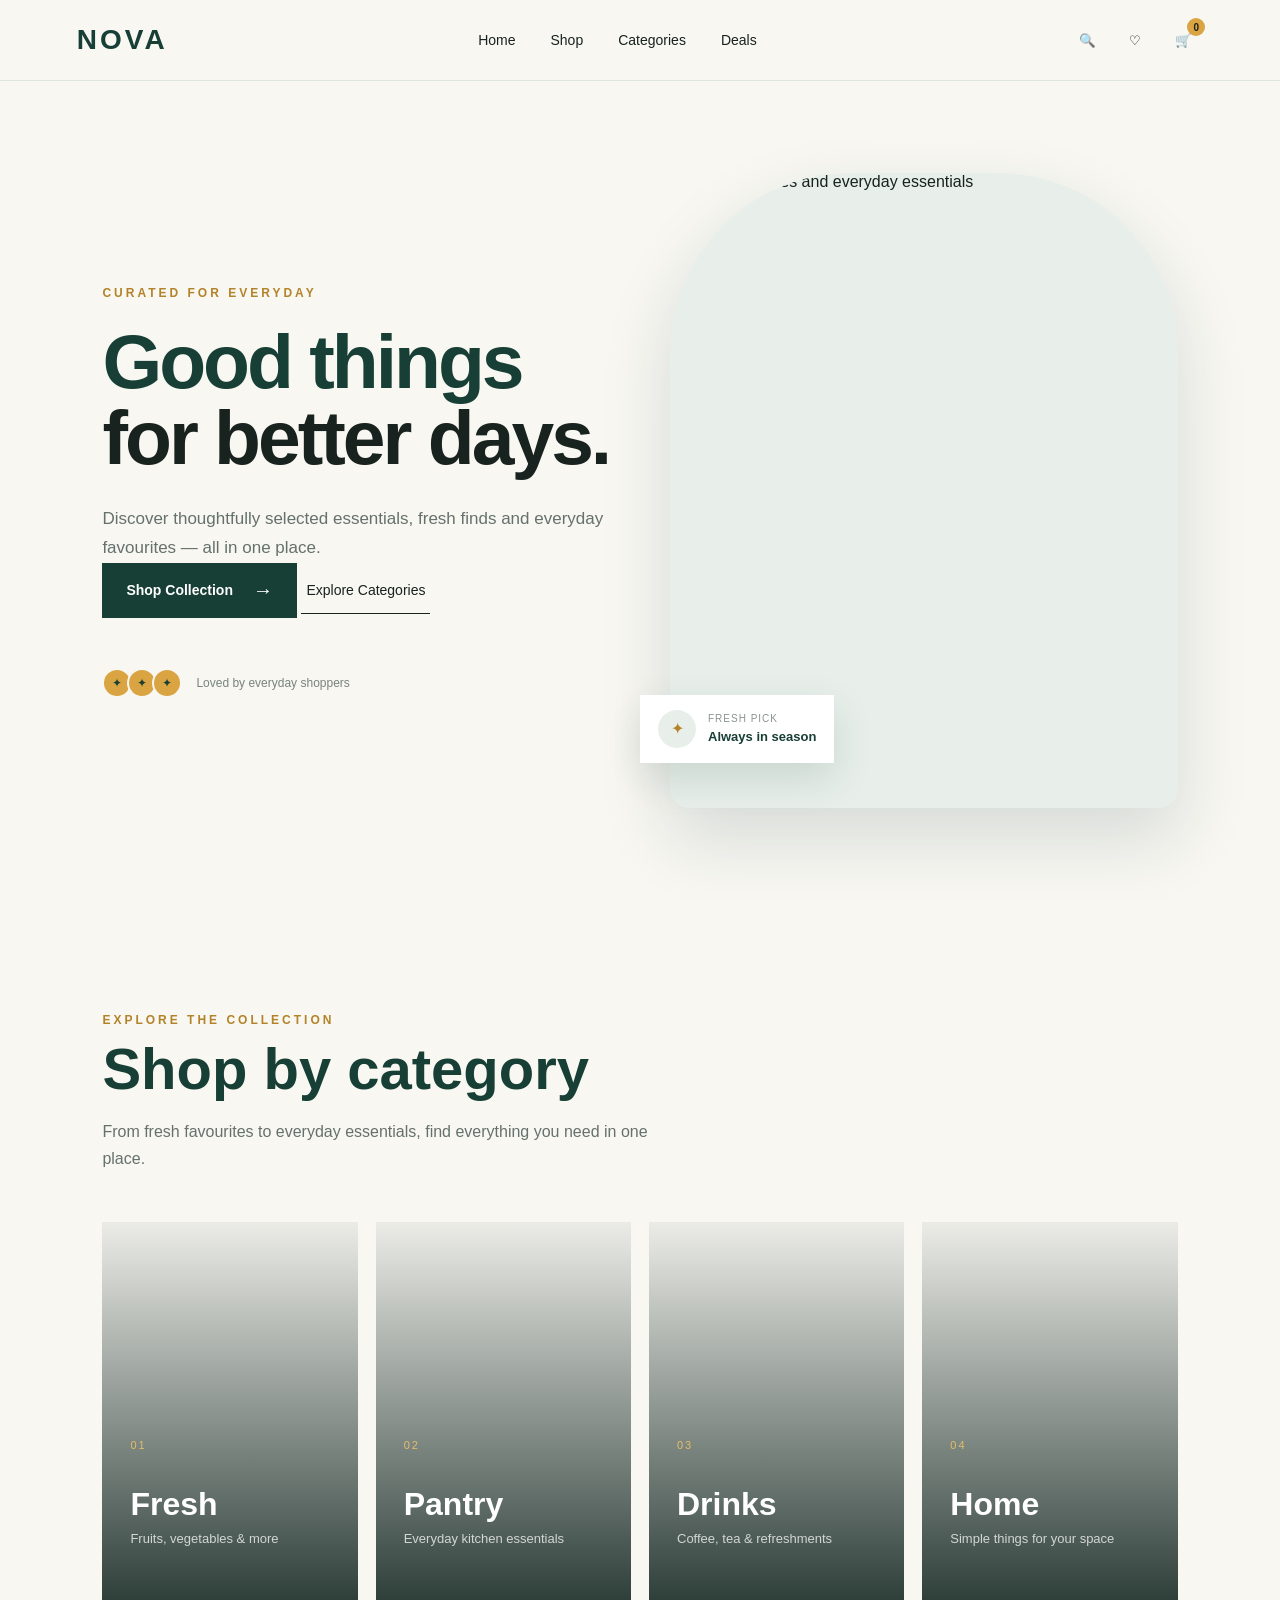
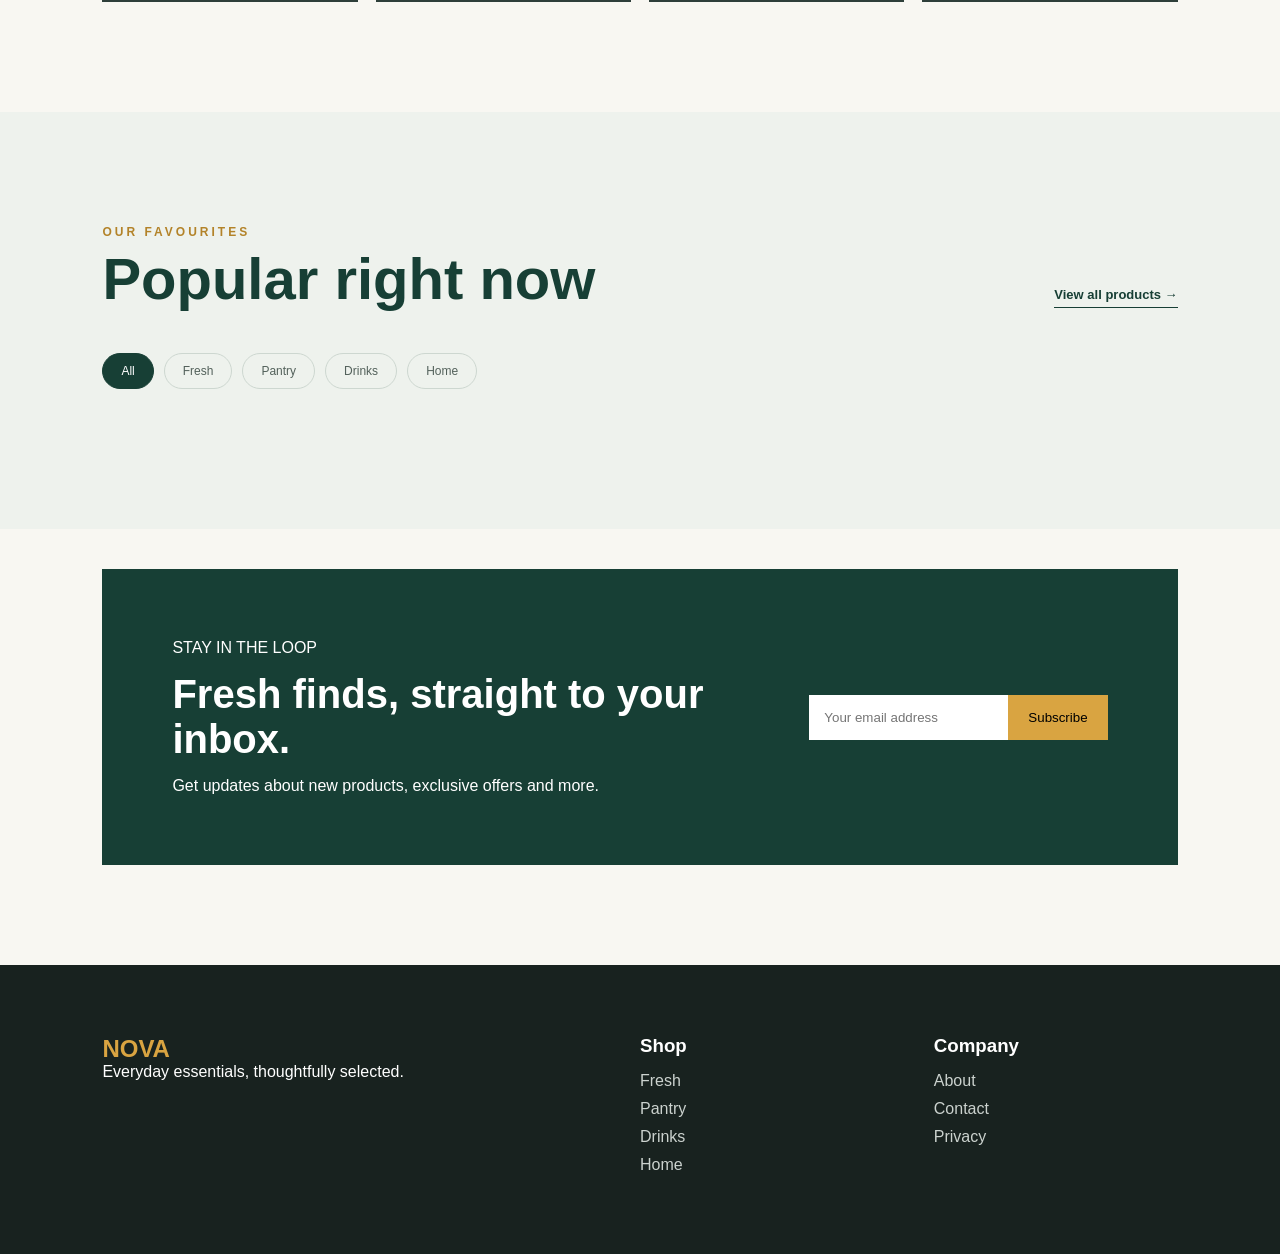
==== index.html @ 3005094c "Refactor HTML structure for categories and products sections; enhance accessibility and readability" ====
<!doctype html>
<html lang="en">
  <head>
    <meta charset="UTF-8" />

    <meta name="viewport" content="width=device-width, initial-scale=1.0" />

    <title>NOVA — Everyday Essentials</title>

    <!-- Tailwind CSS -->
    <script src="https://cdn.tailwindcss.com"></script>

    <!-- Custom CSS -->
    <link rel="stylesheet" href="./css/style.css" />
  </head>

  <body>


<!-- ================= HEADER ================= -->

<header id="navbar" class="navbar">

    <nav class="nav-container">

        <!-- LOGO -->
        <a href="#" class="logo">
            NOVA
        </a>


        <!-- DESKTOP NAVIGATION -->
        <div class="desktop-menu">

            <a href="#home">Home</a>

            <a href="#shop">Shop</a>

            <a href="#categories">Categories</a>

            <a href="#deals">Deals</a>

        </div>


        <!-- DESKTOP ACTIONS -->
        <div class="nav-actions">

            <button class="nav-action" id="searchBtn" aria-label="Search">
                🔍
            </button>

            <button class="nav-action" id="wishlistBtn" aria-label="Wishlist">
                ♡
            </button>

            <button class="nav-action cart-button" id="cartBtn" aria-label="Shopping cart">

                🛒

                <span class="cart-count" id="cartCount">
                    0
                </span>

            </button>

        </div>


        <!-- MOBILE MENU BUTTON -->
        <button
            class="mobile-menu-button"
            id="mobileMenuButton"
            aria-label="Open menu"
            aria-expanded="false"
        >
            ☰
        </button>

    </nav>


    <!-- MOBILE MENU -->
    <div class="mobile-menu" id="mobileMenu">

        <a href="#home">Home</a>

        <a href="#shop">Shop</a>

        <a href="#categories">Categories</a>

        <a href="#deals">Deals</a>


        <div class="mobile-actions">

            <button id="mobileSearchBtn">
                🔍 Search
            </button>

            <button id="mobileWishlistBtn">
                ♡ Wishlist
            </button>

            <button id="mobileCartBtn">
                🛒 Cart
            </button>

        </div>

    </div>

</header>


<!-- ================= HERO ================= -->

<section id="home" class="hero">

    <!-- HERO CONTENT -->

    <div class="hero-content">

        <span class="hero-label">
            CURATED FOR EVERYDAY
        </span>


        <h1 class="hero-title">
            Good things
            <span>for better days.</span>
        </h1>


        <p class="hero-description">
            Discover thoughtfully selected essentials,
            fresh finds and everyday favourites —
            all in one place.
        </p>


        <!-- HERO BUTTONS -->

        <div class="hero-buttons flex items-center gap-4">

            <a href="#shop" class="hero-primary-btn">
                Shop Collection
                <span>→</span>
            </a>


            <a href="#categories" class="hero-secondary-btn">
                Explore Categories
            </a>

        </div>


        <!-- SMALL TRUST INDICATOR -->

        <div class="hero-trust">

            <div class="trust-avatars">

                <span>✦</span>
                <span>✦</span>
                <span>✦</span>

            </div>

            <p>
                Loved by everyday shoppers
            </p>

        </div>

    </div>


    <!-- HERO IMAGE -->

    <div class="hero-visual">

        <div class="hero-image-wrapper">

            <img
                src="https://images.unsplash.com/photo-1542838132-92c53300491e?auto=format&fit=crop&w=1000&q=85"
                alt="Fresh groceries and everyday essentials"
                class="hero-image"
            >

        </div>


        <!-- FLOATING PRODUCT CARD -->

        <div class="floating-card flex items-center gap-3">

            <div class="floating-icon">
                ✦
            </div>

            <div>

                <p>
                    Fresh pick
                </p>

                <strong>
                    Always in season
                </strong>

            </div>

        </div>

    </div>

</section>


<!-- ================= CATEGORIES ================= -->

<section id="categories" class="categories">

    <div class="section-intro">

        <span>
            EXPLORE THE COLLECTION
        </span>

        <h2>
            Shop by category
        </h2>

        <p>
            From fresh favourites to everyday essentials,
            find everything you need in one place.
        </p>

    </div>


    <div class="category-grid">

        <!-- CATEGORY 1 -->

        <a href="#shop" class="category-card fresh">

            <div class="category-overlay"></div>

            <div class="category-content">

                <span>
                    01
                </span>

                <h3>
                    Fresh
                </h3>

                <p>
                    Fruits, vegetables & more
                </p>

                <strong>
                    Explore →
                </strong>

            </div>

        </a>


        <!-- CATEGORY 2 -->

        <a href="#shop" class="category-card pantry">

            <div class="category-overlay"></div>

            <div class="category-content">

                <span>
                    02
                </span>

                <h3>
                    Pantry
                </h3>

                <p>
                    Everyday kitchen essentials
                </p>

                <strong>
                    Explore →
                </strong>

            </div>

        </a>


        <!-- CATEGORY 3 -->

        <a href="#shop" class="category-card drinks">

            <div class="category-overlay"></div>

            <div class="category-content">

                <span>
                    03
                </span>

                <h3>
                    Drinks
                </h3>

                <p>
                    Coffee, tea & refreshments
                </p>

                <strong>
                    Explore →
                </strong>

            </div>

        </a>


        <!-- CATEGORY 4 -->

        <a href="#shop" class="category-card home">

            <div class="category-overlay"></div>

            <div class="category-content">

                <span>
                    04
                </span>

                <h3>
                    Home
                </h3>

                <p>
                    Simple things for your space
                </p>

                <strong>
                    Explore →
                </strong>

            </div>

        </a>

    </div>

</section>

<!-- ================= PRODUCTS ================= -->

<section id="shop" class="products">

    <div class="section-heading">

        <div>

            <span>
                OUR FAVOURITES
            </span>

            <h2>
                Popular right now
            </h2>

        </div>


        <a href="#" class="view-all-btn">
            View all products →
        </a>

    </div>


    <!-- PRODUCT FILTERS -->

    <div class="product-filters">

        <button
            class="filter-btn active"
            data-category="all"
        >
            All
        </button>

        <button
            class="filter-btn"
            data-category="Fresh"
        >
            Fresh
        </button>

        <button
            class="filter-btn"
            data-category="Pantry"
        >
            Pantry
        </button>

        <button
            class="filter-btn"
            data-category="Drinks"
        >
            Drinks
        </button>

        <button
            class="filter-btn"
            data-category="Home"
        >
            Home
        </button>

    </div>


    <!-- PRODUCT GRID -->

    <div
        id="productGrid"
        class="product-grid"
    >

        <!-- JavaScript will insert products here -->

    </div>

</section>

      <!-- ================= NEWSLETTER ================= -->

      <section class="newsletter">
        <div>
          <p>STAY IN THE LOOP</p>

          <h2>Fresh finds, straight to your inbox.</h2>

          <p>Get updates about new products, exclusive offers and more.</p>
        </div>

        <form>
          <input type="email" placeholder="Your email address" />

          <button type="submit">Subscribe</button>
        </form>
      </section>
    </main>

    <!-- ================= FOOTER ================= -->

    <footer>
      <div>
        <h2>NOVA</h2>

        <p>Everyday essentials, thoughtfully selected.</p>
      </div>

      <div>
        <h3>Shop</h3>

        <a href="#">Fresh</a>
        <a href="#">Pantry</a>
        <a href="#">Drinks</a>
        <a href="#">Home</a>
      </div>

      <div>
        <h3>Company</h3>

        <a href="#">About</a>
        <a href="#">Contact</a>
        <a href="#">Privacy</a>
      </div>
    </footer>

    <script src="./js/app.js"></script>
  </body>
</html>
---- css/style.css ----
/* =========================
   GLOBAL
========================= */

* {
  margin: 0;
  padding: 0;
  box-sizing: border-box;
}

html {
  scroll-behavior: smooth;
}

body {
  font-family: Arial, sans-serif;
  background: #f8f7f2;
  color: #18221f;
}

/* =========================
   NAVBAR
========================= */

.navbar {
  position: sticky;
  top: 0;
  z-index: 1000;

  background: rgba(248, 247, 242, 0.92);

  backdrop-filter: blur(12px);

  border-bottom: 1px solid #dfe5df;

  transition: 0.3s ease;
}

/* NAVBAR AFTER SCROLL */

.navbar.scrolled {
  box-shadow: 0 5px 25px rgba(24, 34, 31, 0.08);
}

/* MAIN NAV CONTAINER */

.nav-container {
  width: 100%;
  max-width: 1400px;

  margin: auto;

  padding: 20px 6%;

  display: flex;
  align-items: center;
  justify-content: space-between;
}

/* LOGO */

.logo {
  color: #173f35;

  text-decoration: none;

  font-size: 28px;

  font-weight: 800;

  letter-spacing: 3px;
}

/* DESKTOP MENU */

.desktop-menu {
  display: flex;

  align-items: center;

  gap: 35px;
}

.desktop-menu a {
  position: relative;

  color: #18221f;

  text-decoration: none;

  font-size: 14px;

  transition: 0.3s ease;
}

/* NAV LINK HOVER */

.desktop-menu a::after {
  content: "";

  position: absolute;

  left: 0;
  bottom: -7px;

  width: 0;
  height: 2px;

  background: #d9a441;

  transition: width 0.3s ease;
}

.desktop-menu a:hover {
  color: #173f35;
}

.desktop-menu a:hover::after {
  width: 100%;
}

/* NAV ACTIONS */

.nav-actions {
  display: flex;

  align-items: center;

  gap: 8px;
}

.nav-action {
  position: relative;

  width: 40px;
  height: 40px;

  border: none;

  background: transparent;

  cursor: pointer;

  border-radius: 50%;

  transition: 0.3s ease;
}

.nav-action:hover {
  background: #e8efea;

  transform: translateY(-2px);
}

/* CART NUMBER */

.cart-count {
  position: absolute;

  top: -2px;
  right: -2px;

  width: 18px;
  height: 18px;

  display: flex;
  align-items: center;
  justify-content: center;

  border-radius: 50%;

  background: #d9a441;

  color: #18221f;

  font-size: 10px;

  font-weight: bold;
}

/* MOBILE MENU BUTTON */

.mobile-menu-button {
  display: none;

  border: none;

  background: transparent;

  font-size: 25px;

  cursor: pointer;
}

/* MOBILE MENU */

.mobile-menu {
  display: none;

  padding: 10px 7% 30px;

  background: #f8f7f2;

  border-top: 1px solid #dfe5df;
}

.mobile-menu a {
  display: block;

  padding: 14px 0;

  color: #18221f;

  text-decoration: none;

  border-bottom: 1px solid #e3e7e3;
}

/* MOBILE ACTIONS */

.mobile-actions {
  display: flex;

  flex-direction: column;

  margin-top: 15px;

  gap: 8px;
}

.mobile-actions button {
  padding: 13px;

  text-align: left;

  border: none;

  background: #e8efea;

  color: #18221f;

  cursor: pointer;

  border-radius: 5px;
}

/* =========================
   NAVBAR MOBILE
========================= */

@media (max-width: 768px) {
  .desktop-menu,
  .nav-actions {
    display: none;
  }

  .mobile-menu-button {
    display: block;
  }

  .mobile-menu.active {
    display: block;

    animation: menuSlide 0.3s ease;
  }
}

/* MOBILE MENU ANIMATION */

@keyframes menuSlide {
  from {
    opacity: 0;
    transform: translateY(-10px);
  }

  to {
    opacity: 1;
    transform: translateY(0);
  }
}

/* =========================
   HERO
========================= */

.hero {
  min-height: calc(100vh - 81px);

  display: grid;

  grid-template-columns: 1fr 1fr;

  align-items: center;

  gap: 60px;

  padding: 80px 8%;

  overflow: hidden;

  background: #f8f7f2;
}

/* =========================
   HERO CONTENT
========================= */

.hero-label {
  display: inline-block;

  margin-bottom: 24px;

  color: #b38329;

  font-size: 12px;

  font-weight: 700;

  letter-spacing: 3px;
}

/* =========================
   HERO TITLE
========================= */

.hero-title {
  margin: 0;

  color: #173f35;

  font-size: clamp(52px, 6vw, 88px);

  line-height: 0.98;

  letter-spacing: -3px;

  font-weight: 700;
}

.hero-title span {
  display: block;

  color: #18221f;
}

/* =========================
   DESCRIPTION
========================= */

.hero-description {
  max-width: 520px;

  margin-top: 30px;

  color: #65716c;

  font-size: 17px;

  line-height: 1.7;
}

/* =========================
   HERO BUTTONS
========================= */

.hero-primary-btn {
  display: inline-flex;

  align-items: center;

  gap: 20px;

  padding: 16px 24px;

  background: #173f35;

  color: white;

  text-decoration: none;

  font-size: 14px;

  font-weight: 600;

  transition:
    transform 0.3s ease,
    background 0.3s ease;
}

.hero-primary-btn span {
  font-size: 20px;

  transition: transform 0.3s ease;
}

.hero-primary-btn:hover {
  background: #245a4d;

  transform: translateY(-4px);
}

.hero-primary-btn:hover span {
  transform: translateX(5px);
}

.hero-secondary-btn {
  padding: 15px 5px;

  color: #18221f;

  text-decoration: none;

  font-size: 14px;

  border-bottom: 1px solid #18221f;

  transition: 0.3s ease;
}

.hero-secondary-btn:hover {
  color: #b38329;

  border-color: #b38329;
}

/* =========================
   TRUST INDICATOR
========================= */

.hero-trust {
  display: flex;

  align-items: center;

  gap: 14px;

  margin-top: 50px;
}

.trust-avatars {
  display: flex;
}

.trust-avatars span {
  width: 30px;

  height: 30px;

  display: flex;

  align-items: center;

  justify-content: center;

  margin-left: -5px;

  border: 2px solid #f8f7f2;

  border-radius: 50%;

  background: #d9a441;

  color: #173f35;

  font-size: 12px;
}

.trust-avatars span:first-child {
  margin-left: 0;
}

.hero-trust p {
  margin: 0;

  color: #78837e;

  font-size: 12px;
}

/* =========================
   HERO VISUAL
========================= */

.hero-visual {
  position: relative;

  display: flex;

  justify-content: center;

  align-items: center;

  animation: heroImageIn 1s ease forwards;
}

.hero-image-wrapper {
  width: min(100%, 560px);

  aspect-ratio: 4 / 5;

  overflow: hidden;

  border-radius: 180px 180px 20px 20px;

  background: #e8efea;

  box-shadow: 0 30px 70px rgba(23, 63, 53, 0.15);
}

.hero-image {
  width: 100%;

  height: 100%;

  object-fit: cover;

  transition: transform 0.8s ease;
}

.hero-image-wrapper:hover .hero-image {
  transform: scale(1.05);
}

/* =========================
   FLOATING CARD
========================= */

.floating-card {
  position: absolute;

  bottom: 45px;

  left: -30px;

  display: flex;

  align-items: center;

  gap: 12px;

  padding: 15px 18px;

  background: white;

  box-shadow: 0 15px 40px rgba(23, 63, 53, 0.14);

  animation: floatingCard 3s ease-in-out infinite;
}

.floating-icon {
  width: 38px;

  height: 38px;

  display: flex;

  align-items: center;

  justify-content: center;

  background: #e8efea;

  color: #b38329;

  border-radius: 50%;
}

.floating-card p {
  margin: 0 0 3px;

  color: #8a938f;

  font-size: 10px;

  text-transform: uppercase;

  letter-spacing: 1px;
}

.floating-card strong {
  color: #173f35;

  font-size: 13px;
}

/* =========================
   HERO ANIMATIONS
========================= */

@keyframes heroContentIn {
  from {
    opacity: 0;

    transform: translateY(30px);
  }

  to {
    opacity: 1;

    transform: translateY(0);
  }
}

@keyframes heroImageIn {
  from {
    opacity: 0;

    transform: translateX(40px);
  }

  to {
    opacity: 1;

    transform: translateX(0);
  }
}

@keyframes floatingCard {
  0%,
  100% {
    transform: translateY(0);
  }

  50% {
    transform: translateY(-10px);
  }
}

/* =========================
   HERO MOBILE
========================= */

@media (max-width: 900px) {
  .hero {
    grid-template-columns: 1fr;

    padding: 70px 7%;

    gap: 50px;
  }

  .hero-content {
    max-width: 700px;
  }

  .hero-visual {
    justify-content: center;
  }

  .hero-image-wrapper {
    width: min(100%, 500px);
  }

  .floating-card {
    left: 0;
  }
}

@media (max-width: 600px) {
  .hero {
    min-height: auto;

    padding: 55px 6% 70px;
  }

  .hero-title {
    font-size: clamp(48px, 15vw, 68px);

    letter-spacing: -2px;
  }

  .hero-description {
    font-size: 15px;

    margin-top: 22px;
  }

  .hero-buttons {
    align-items: flex-start;

    flex-direction: column;
  }

  .hero-primary-btn {
    width: 100%;

    justify-content: space-between;
  }

  .hero-secondary-btn {
    margin-left: 5px;
  }

  .hero-trust {
    margin-top: 35px;
  }

  .hero-image-wrapper {
    border-radius: 120px 120px 15px 15px;
  }

  .floating-card {
    bottom: 20px;

    left: -5px;

    padding: 12px;
  }
}

/* =========================
   CATEGORIES
========================= */

.categories {
  padding: 110px 8%;

  background: #f8f7f2;
}

.section-intro {
  max-width: 650px;
}

.section-intro > span {
  color: #b38329;

  font-size: 12px;

  font-weight: 700;

  letter-spacing: 3px;
}

.section-intro h2 {
  margin-top: 12px;

  color: #173f35;

  font-size: clamp(38px, 5vw, 58px);

  line-height: 1;
}

.section-intro p {
  max-width: 550px;

  margin-top: 20px;

  color: #65716c;

  line-height: 1.7;
}

/* =========================
   CATEGORY GRID
========================= */

.category-grid {
  display: grid;

  grid-template-columns: repeat(4, 1fr);

  gap: 18px;

  margin-top: 50px;
}

/* =========================
   CATEGORY CARD
========================= */

.category-card {
  position: relative;

  min-height: 380px;

  display: flex;

  align-items: flex-end;

  overflow: hidden;

  color: white;

  text-decoration: none;

  background-position: center;

  background-size: cover;

  transition: transform 0.4s ease;
}

/* CATEGORY IMAGES */

.category-card.fresh {
  background-image: url("https://images.unsplash.com/photo-1610832958506-aa56368176cf?auto=format&fit=crop&w=800&q=80");
}

.category-card.pantry {
  background-image: url("https://images.unsplash.com/photo-1606787366850-de6330128bfc?auto=format&fit=crop&w=800&q=80");
}

.category-card.drinks {
  background-image: url("https://images.unsplash.com/photo-1495474472287-4d71bcdd2085?auto=format&fit=crop&w=800&q=80");
}

.category-card.home {
  background-image: url("https://images.unsplash.com/photo-1556911220-e15b29be8c8f?auto=format&fit=crop&w=800&q=80");
}

/* DARK OVERLAY */

.category-overlay {
  position: absolute;

  inset: 0;

  background: linear-gradient(
    to top,
    rgba(10, 30, 25, 0.85),
    rgba(10, 30, 25, 0.05)
  );

  transition: background 0.4s ease;
}

/* CATEGORY CONTENT */

.category-content {
  position: relative;

  z-index: 2;

  padding: 28px;

  transform: translateY(10px);

  transition: transform 0.4s ease;
}

.category-content > span {
  display: block;

  margin-bottom: 35px;

  color: #e4bd68;

  font-size: 11px;

  letter-spacing: 2px;
}

.category-content h3 {
  margin: 0;

  font-size: 32px;
}

.category-content p {
  margin: 8px 0 20px;

  color: rgba(255, 255, 255, 0.75);

  font-size: 13px;
}

.category-content strong {
  font-size: 13px;

  opacity: 0;

  transition: opacity 0.3s ease;
}

/* HOVER */

.category-card:hover {
  transform: translateY(-8px);
}

.category-card:hover .category-overlay {
  background: linear-gradient(
    to top,
    rgba(10, 30, 25, 0.95),
    rgba(10, 30, 25, 0.15)
  );
}

.category-card:hover .category-content {
  transform: translateY(0);
}

.category-card:hover .category-content strong {
  opacity: 1;
}

/* =========================
   CATEGORY MOBILE
========================= */

@media (max-width: 1000px) {
  .category-grid {
    grid-template-columns: repeat(2, 1fr);
  }
}

@media (max-width: 600px) {
  .categories {
    padding: 80px 6%;
  }

  .category-grid {
    grid-template-columns: 1fr;

    gap: 15px;
  }

  .category-card {
    min-height: 300px;
  }
}

/* =========================
   PRODUCTS
========================= */

.products {
  padding: 110px 8%;

  background: #eef2ed;
}

/* SECTION HEADING */

.section-heading {
  display: flex;

  align-items: flex-end;

  justify-content: space-between;

  gap: 30px;
}

.section-heading span {
  color: #b38329;

  font-size: 12px;

  font-weight: 700;

  letter-spacing: 3px;
}

.section-heading h2 {
  margin-top: 10px;

  color: #173f35;

  font-size: clamp(38px, 5vw, 58px);

  line-height: 1;
}

.view-all-btn {
  color: #173f35;

  text-decoration: none;

  font-size: 13px;

  font-weight: 600;

  border-bottom: 1px solid #173f35;

  padding-bottom: 5px;

  transition: 0.3s ease;
}

.view-all-btn:hover {
  color: #b38329;

  border-color: #b38329;
}

/* =========================
   FILTER BUTTONS
========================= */

.product-filters {
  display: flex;

  flex-wrap: wrap;

  gap: 10px;

  margin-top: 45px;

  margin-bottom: 30px;
}

.filter-btn {
  padding: 10px 18px;

  border: 1px solid #cdd7d0;

  border-radius: 50px;

  background: transparent;

  color: #53615b;

  font-size: 12px;

  cursor: pointer;

  transition:
    background 0.3s ease,
    color 0.3s ease,
    border 0.3s ease;
}

.filter-btn:hover {
  border-color: #173f35;

  color: #173f35;
}

.filter-btn.active {
  background: #173f35;

  border-color: #173f35;

  color: white;
}

/* =========================
   PRODUCT GRID
========================= */

.product-grid {
  display: grid;

  grid-template-columns: repeat(4, minmax(0, 1fr));

  gap: 22px;
}

/* =========================
   PRODUCT CARD
========================= */

.product-card {
  position: relative;

  overflow: hidden;

  background: #ffffff;

  transition:
    transform 0.35s ease,
    box-shadow 0.35s ease;
}

.product-card:hover {
  transform: translateY(-7px);

  box-shadow: 0 20px 40px rgba(23, 63, 53, 0.1);
}

/* PRODUCT IMAGE */

.product-image {
  position: relative;

  height: 300px;

  overflow: hidden;

  background: #e1e9e3;
}

.product-image img {
  width: 100%;

  height: 100%;

  object-fit: cover;

  transition: transform 0.6s ease;
}

.product-card:hover .product-image img {
  transform: scale(1.06);
}

/* PRODUCT BADGE */

.product-badge {
  position: absolute;

  top: 15px;

  left: 15px;

  z-index: 2;

  padding: 7px 10px;

  background: #d9a441;

  color: #18221f;

  font-size: 10px;

  font-weight: 700;

  letter-spacing: 1px;

  text-transform: uppercase;
}

/* WISHLIST BUTTON */

.product-wishlist {
  position: absolute;

  top: 12px;

  right: 12px;

  z-index: 3;

  width: 38px;

  height: 38px;

  display: flex;

  align-items: center;

  justify-content: center;

  border: none;

  border-radius: 50%;

  background: rgba(255, 255, 255, 0.9);

  cursor: pointer;

  transition: 0.3s ease;
}

.product-wishlist:hover {
  background: #173f35;

  color: white;

  transform: scale(1.08);
}

/* PRODUCT INFO */

.product-info {
  padding: 20px;
}

.product-category {
  color: #89938e;

  font-size: 11px;

  text-transform: uppercase;

  letter-spacing: 1.5px;
}

.product-name {
  margin-top: 7px;

  color: #18221f;

  font-size: 17px;

  font-weight: 600;
}

.product-bottom {
  display: flex;

  align-items: center;

  justify-content: space-between;

  margin-top: 15px;
}

.product-price {
  color: #173f35;

  font-size: 16px;

  font-weight: 700;
}

.add-to-cart {
  padding: 9px 14px;

  border: none;

  background: #e8efea;

  color: #173f35;

  font-size: 11px;

  font-weight: 700;

  cursor: pointer;

  transition: 0.3s ease;
}

.add-to-cart:hover {
  background: #173f35;

  color: white;
}

/* =========================
   PRODUCT RESPONSIVE
========================= */

@media (max-width: 1100px) {
  .product-grid {
    grid-template-columns: repeat(3, 1fr);
  }
}

@media (max-width: 800px) {
  .products {
    padding: 80px 6%;
  }

  .product-grid {
    grid-template-columns: repeat(2, 1fr);
  }
}

@media (max-width: 500px) {
  .section-heading {
    align-items: flex-start;

    flex-direction: column;
  }

  .product-grid {
    grid-template-columns: 1fr;
  }

  .product-image {
    height: 340px;
  }
}

/* =========================
   NEWSLETTER
========================= */

.newsletter {
  margin: 40px 8% 100px;

  padding: 70px;

  background: #173f35;
  color: white;

  display: flex;
  justify-content: space-between;
  align-items: center;

  gap: 40px;
}

.newsletter h2 {
  font-size: 40px;
  max-width: 600px;
  margin: 15px 0;
}

.newsletter form {
  display: flex;
}

.newsletter input {
  padding: 15px;
  border: none;
  outline: none;
}

.newsletter button {
  padding: 15px 20px;
  border: none;

  background: #d9a441;

  cursor: pointer;
}

/* =========================
   FOOTER
========================= */

footer {
  background: #18221f;
  color: white;

  padding: 70px 8%;

  display: grid;
  grid-template-columns: 2fr 1fr 1fr;

  gap: 50px;
}

footer h2 {
  color: #d9a441;
}

footer h3 {
  margin-bottom: 15px;
}

footer a {
  display: block;

  color: #cbd2ce;

  text-decoration: none;

  margin-bottom: 10px;
}

/* =========================
   MOBILE
========================= */

@media (max-width: 768px) {
  nav div:nth-child(2) {
    display: none;
  }

  .hero {
    min-height: 70vh;
    padding: 60px 7%;
  }

  .category-grid {
    grid-template-columns: repeat(2, 1fr);
  }

  .product-grid {
    grid-template-columns: repeat(2, 1fr);
  }

  .newsletter {
    flex-direction: column;
    align-items: flex-start;

    padding: 40px 25px;
  }

  .newsletter form {
    width: 100%;
  }

  .newsletter input {
    width: 100%;
  }

  footer {
    grid-template-columns: 1fr 1fr;
  }
}

@media (max-width: 500px) {
  .category-grid,
  .product-grid {
    grid-template-columns: 1fr;
  }

  .section-heading {
    align-items: flex-start;
    gap: 20px;
    flex-direction: column;
  }

  .newsletter h2 {
    font-size: 30px;
  }

  footer {
    grid-template-columns: 1fr;
  }
}
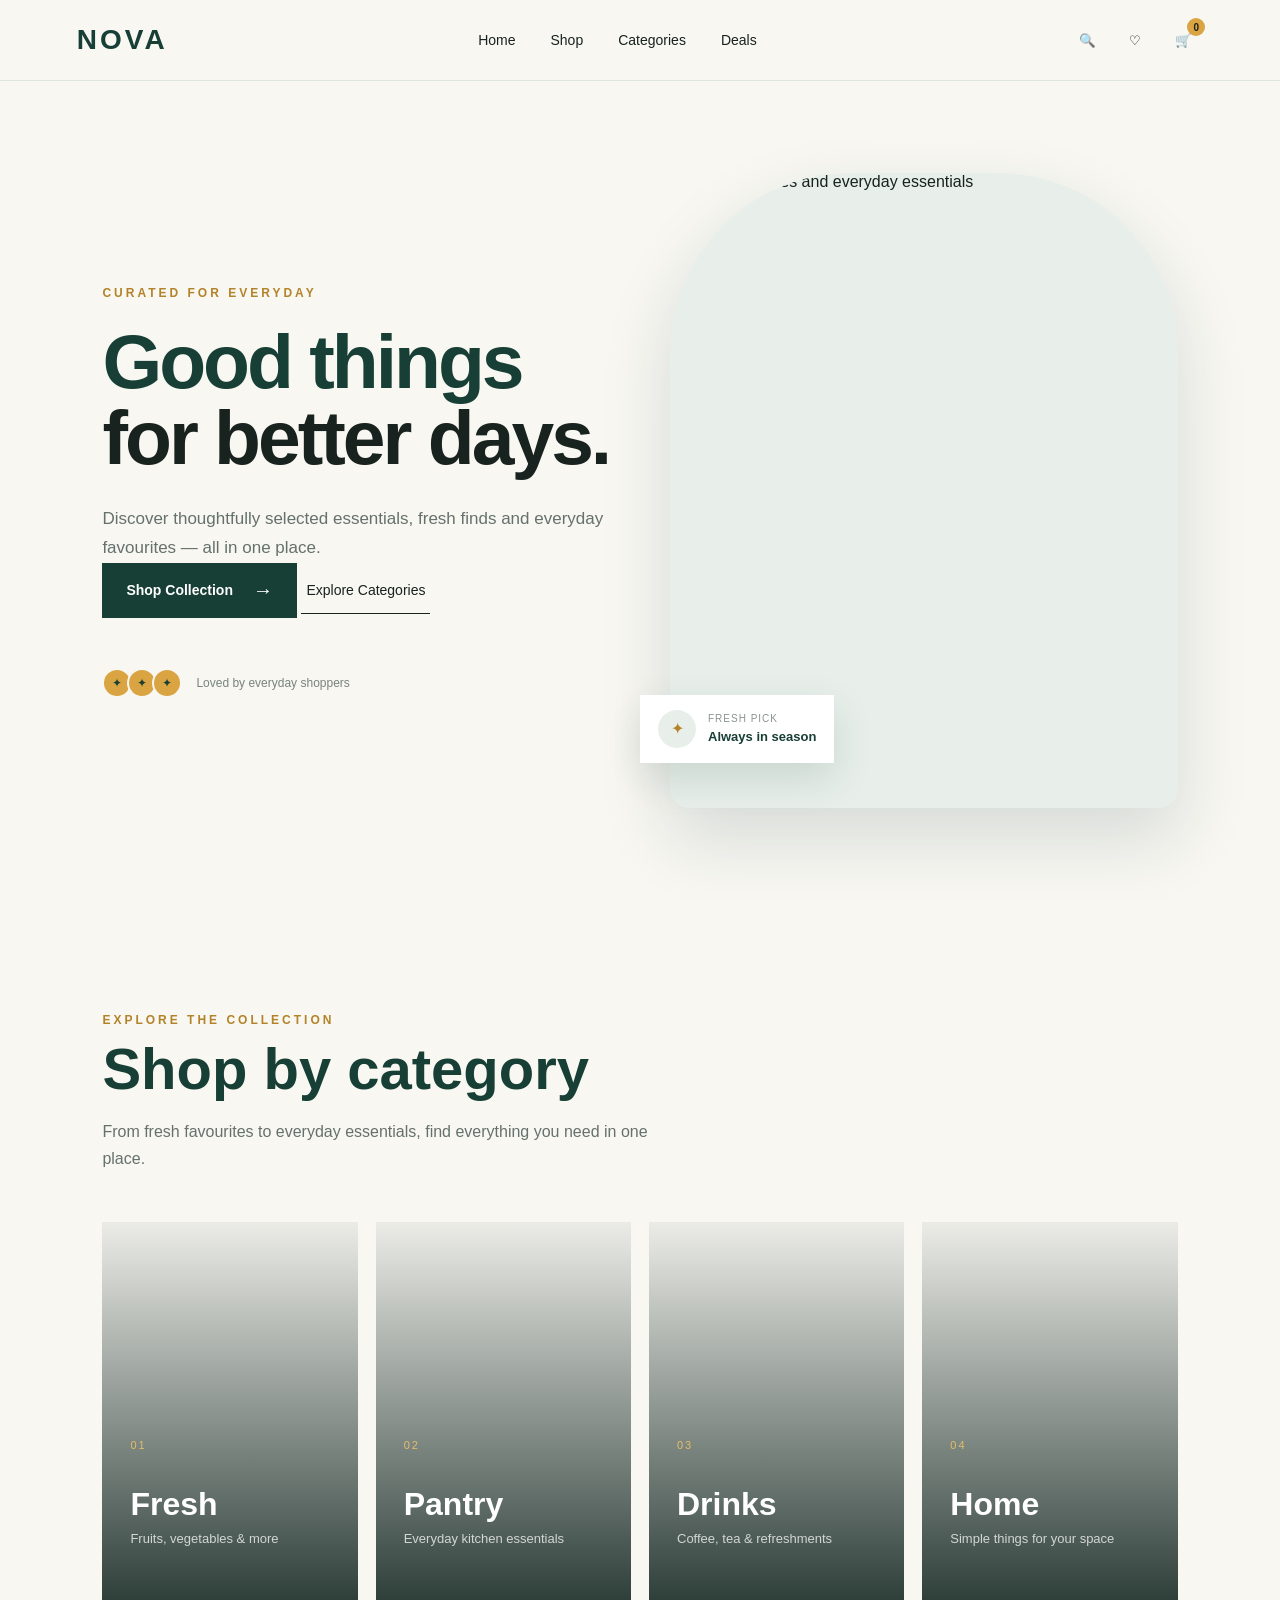
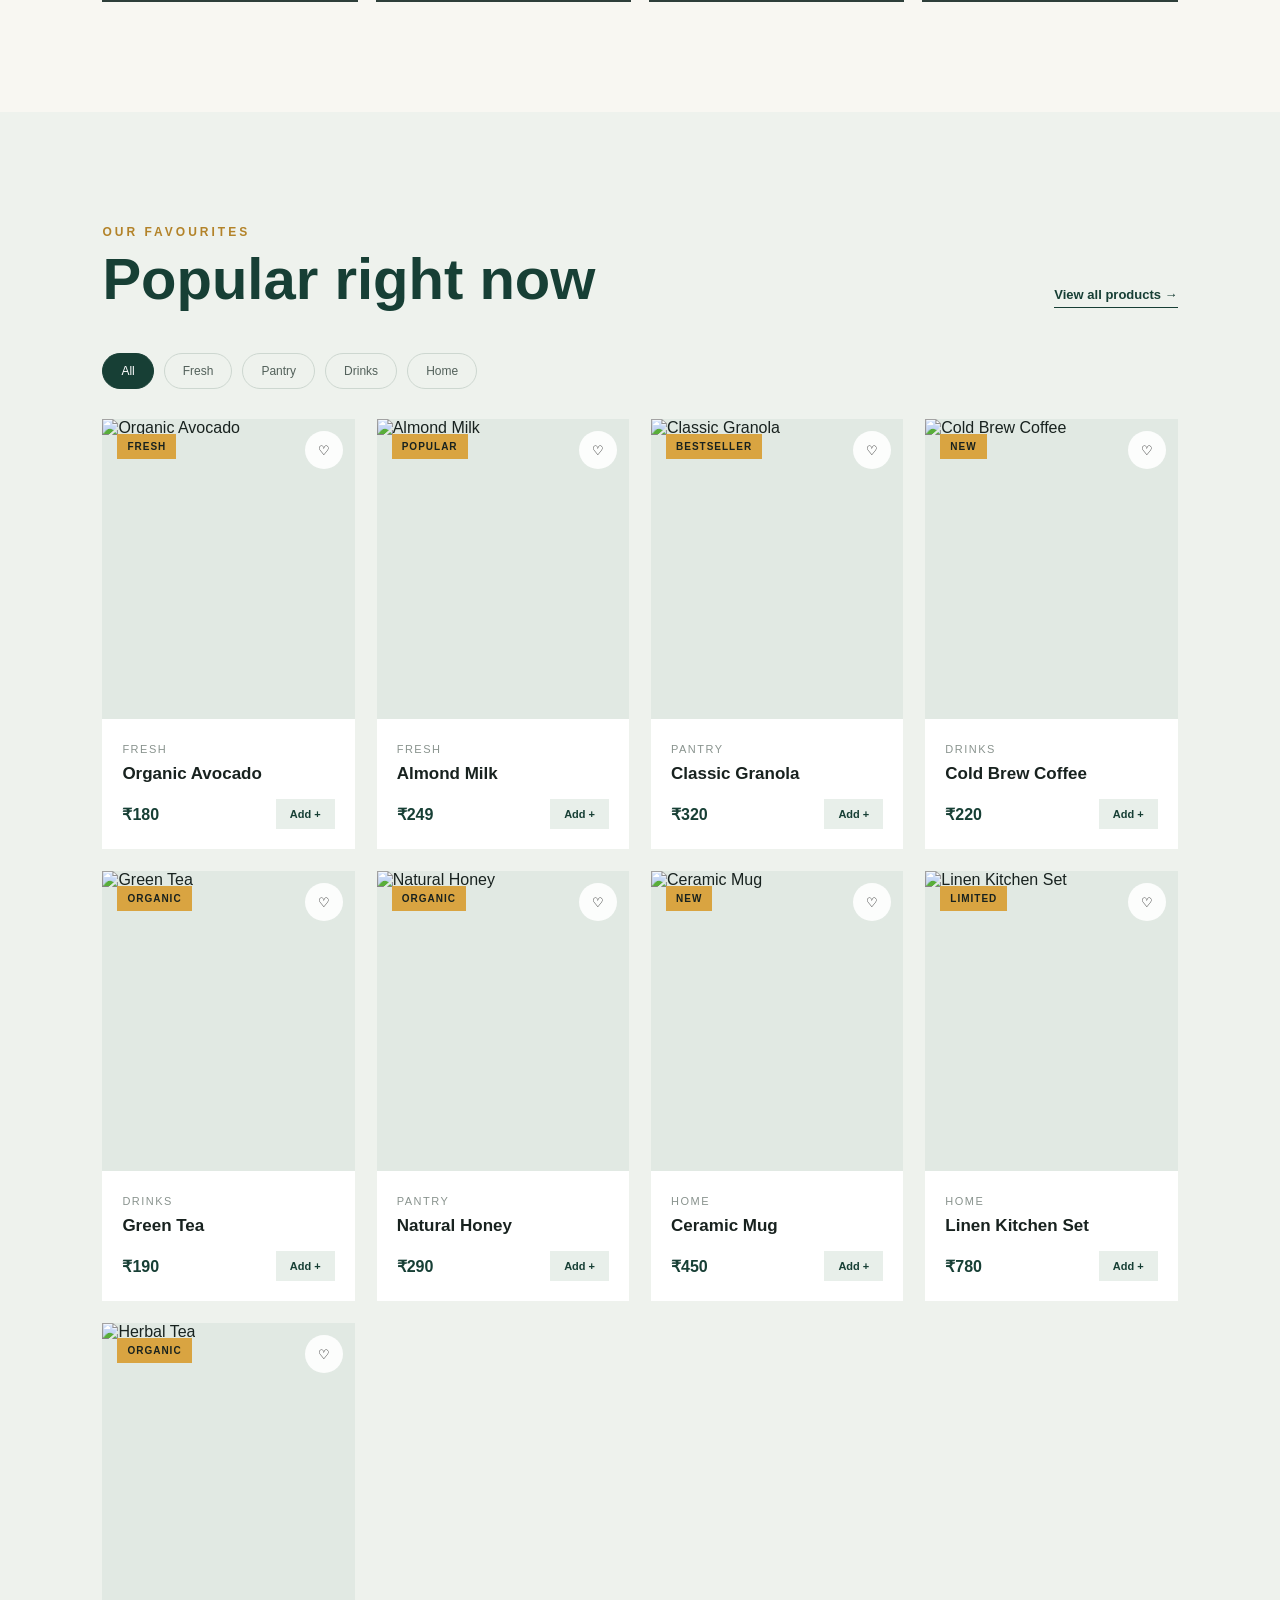
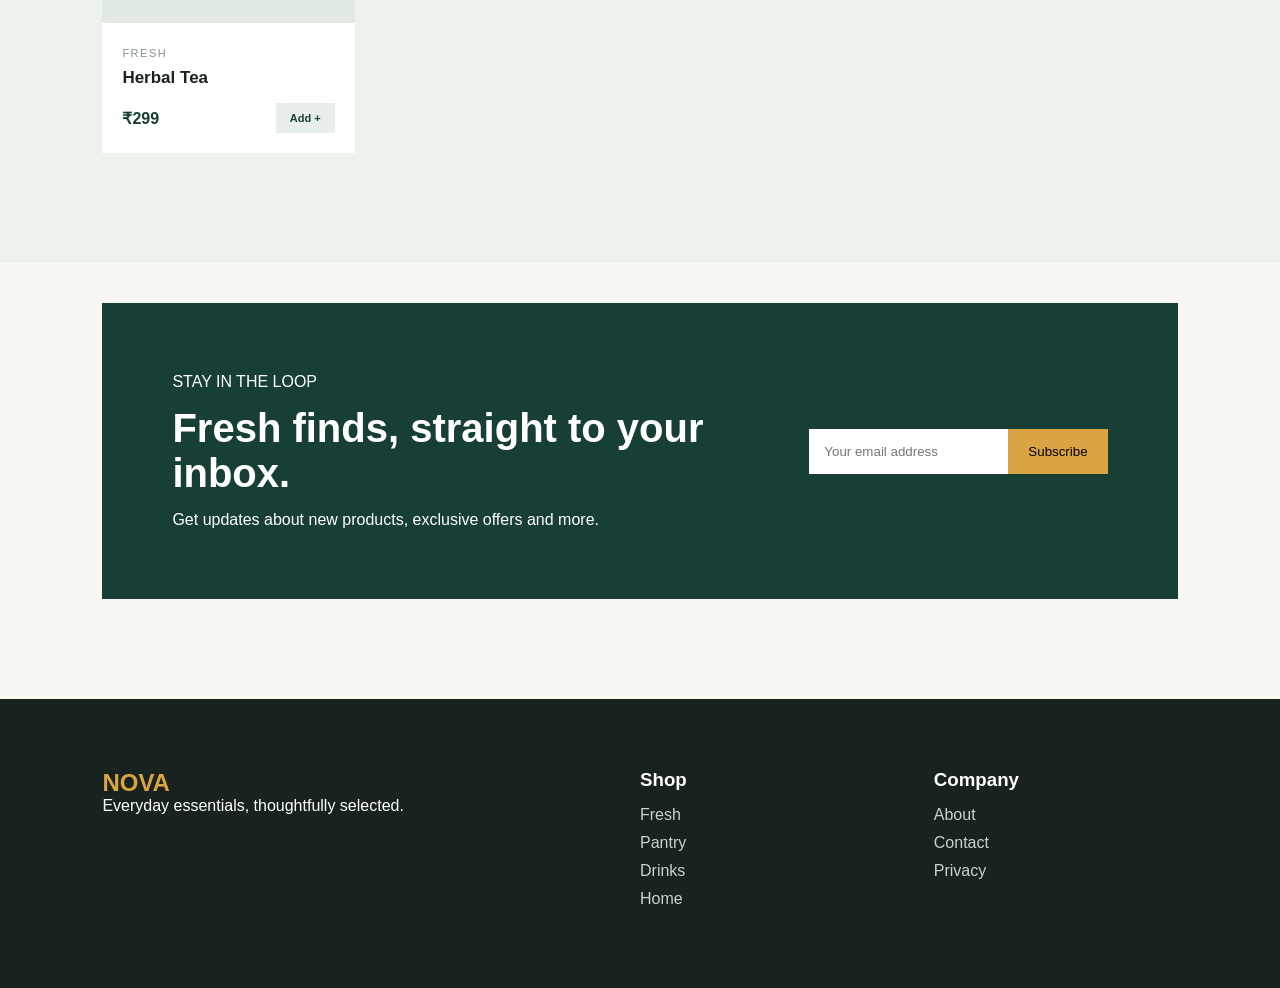
==== commit a8c8ddd3: "Add products.js for product data and update app.js for product rendering and filtering" ====
--- a/index.html
+++ b/index.html
@@ -489,6 +489,7 @@
         <a href="#">Privacy</a>
       </div>
     </footer>
+    <script src="./js/products.js"></script>
 
     <script src="./js/app.js"></script>
   </body>
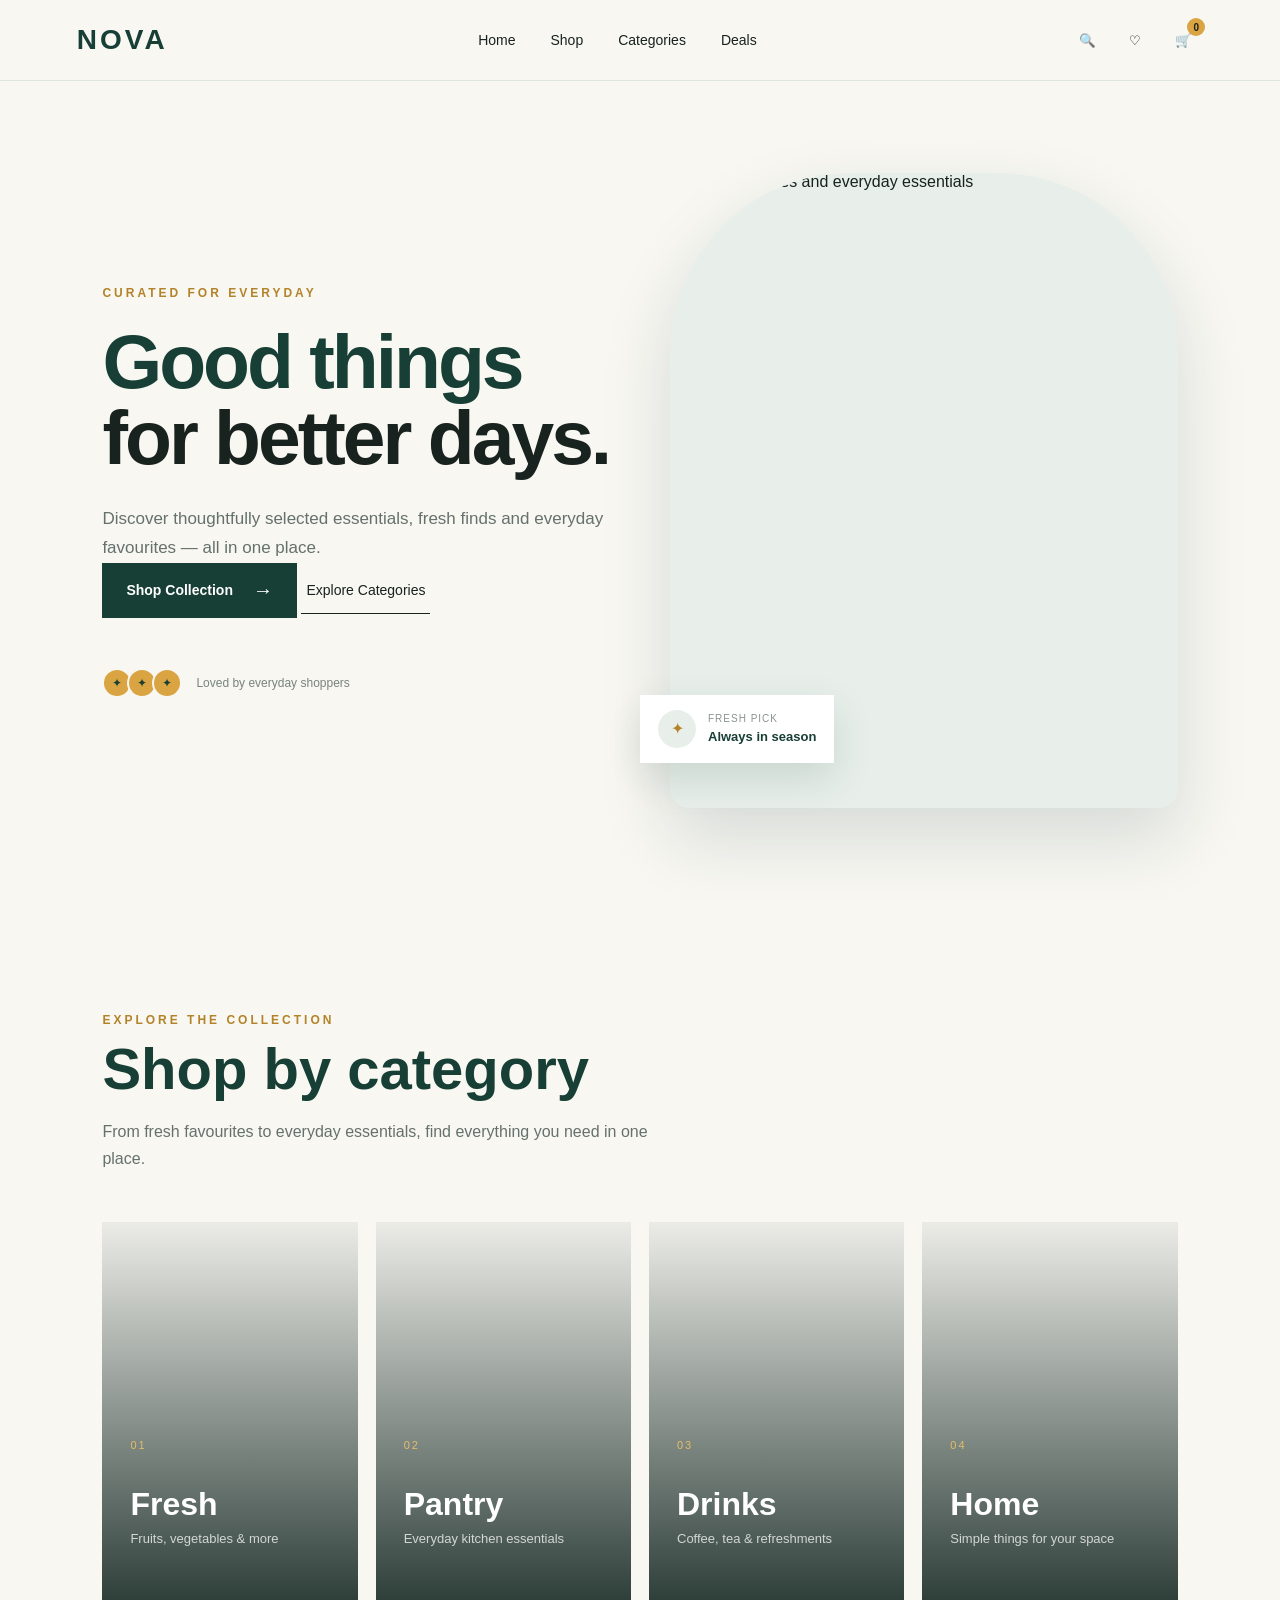
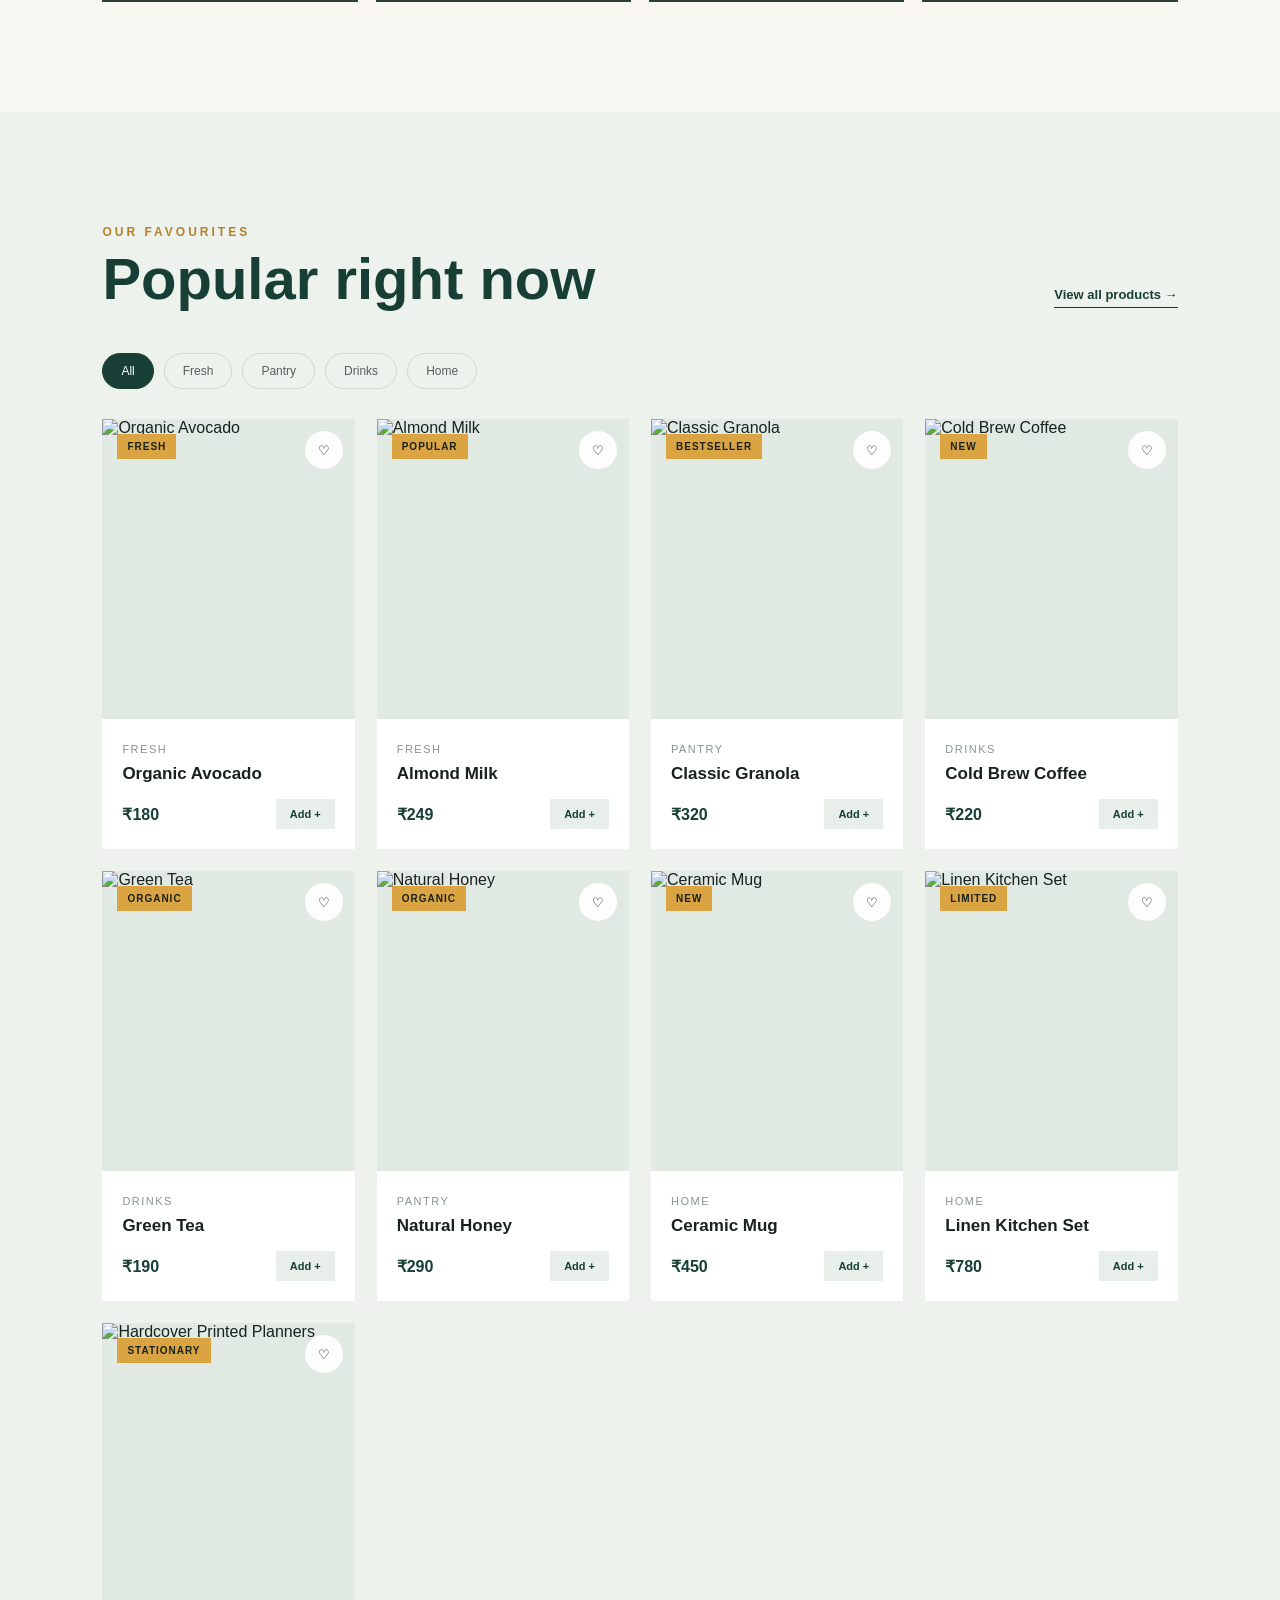
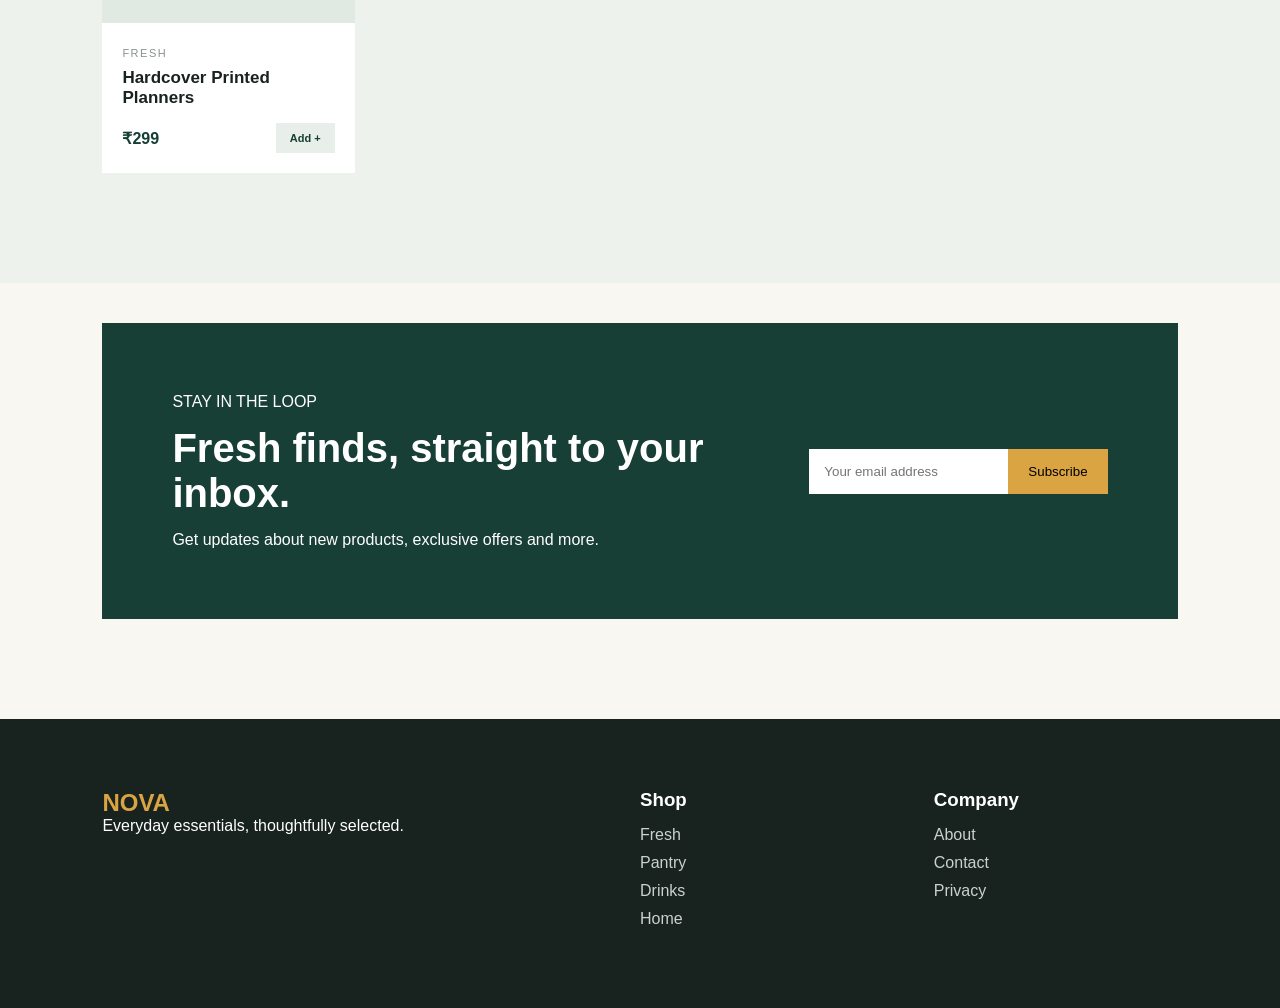
==== commit d6c6eb3b: "feat: Implement global toast notifications and enhance product interactions with visual feedback" ====
--- a/index.html
+++ b/index.html
@@ -222,7 +222,10 @@
 
 <!-- ================= CATEGORIES ================= -->
 
-<section id="categories" class="categories">
+<section
+    id="categories"
+    class="categories reveal"
+>
 
     <div class="section-intro">
 
@@ -365,7 +368,10 @@
 
 <!-- ================= PRODUCTS ================= -->
 
-<section id="shop" class="products">
+<section
+    id="products"
+    class="products reveal"
+>
 
     <div class="section-heading">
 
@@ -446,7 +452,7 @@
 
       <!-- ================= NEWSLETTER ================= -->
 
-      <section class="newsletter">
+      <section class="newsletter reveal">
         <div>
           <p>STAY IN THE LOOP</p>
 
@@ -489,9 +495,203 @@
         <a href="#">Privacy</a>
       </div>
     </footer>
+
+<!-- ================= SEARCH OVERLAY ================= -->
+
+<div
+    class="search-overlay"
+    id="searchOverlay"
+>
+
+    <div class="search-container">
+
+        <!-- SEARCH HEADER -->
+
+        <div class="search-header">
+
+            <span>
+                SEARCH NOVA
+            </span>
+
+            <button
+                id="closeSearch"
+                aria-label="Close search"
+            >
+                ✕
+            </button>
+
+        </div>
+
+        <!-- SEARCH INPUT -->
+
+        <div class="search-input-wrapper">
+
+            <span>
+                🔍
+            </span>
+
+            <input
+                type="text"
+                id="searchInput"
+                placeholder="Search products..."
+                autocomplete="off"
+            >
+
+        </div>
+
+
+        <!-- SEARCH RESULTS -->
+
+        <div
+            id="searchResults"
+            class="search-results"
+        >
+
+            <p class="search-placeholder">
+                Start typing to search products.
+            </p>
+
+        </div>
+
+    </div>
+
+</div>
+
+<!-- ================= CART DRAWER ================= -->
+
+<div
+    class="cart-overlay"
+    id="cartOverlay"
+>
+
+    <aside
+        class="cart-drawer"
+        id="cartDrawer"
+    >
+
+        <!-- CART HEADER -->
+
+        <div class="cart-header">
+
+            <div>
+
+                <span>
+                    YOUR BAG
+                </span>
+
+                <h2>
+                    Shopping Cart
+                </h2>
+
+            </div>
+
+
+            <button
+                id="closeCart"
+                aria-label="Close cart"
+            >
+                ✕
+            </button>
+
+        </div>
+
+
+        <!-- CART ITEMS -->
+
+        <div
+            class="cart-items"
+            id="cartItems"
+        >
+
+            <!-- JavaScript will insert cart items -->
+
+        </div>
+
+
+        <!-- EMPTY CART -->
+
+        <div
+            class="empty-cart"
+            id="emptyCart"
+        >
+
+            <div class="empty-cart-icon">
+                🛒
+            </div>
+
+            <h3>
+                Your cart is empty
+            </h3>
+
+            <p>
+                Looks like you haven't added
+                anything yet.
+            </p>
+
+            <button
+                id="startShopping"
+            >
+                Start Shopping →
+            </button>
+
+        </div>
+
+
+        <!-- CART FOOTER -->
+
+        <div
+            class="cart-footer"
+            id="cartFooter"
+        >
+
+            <div class="cart-summary">
+
+                <span>
+                    Subtotal
+                </span>
+
+                <strong id="cartSubtotal">
+                    ₹0
+                </strong>
+
+            </div>
+
+
+            <p class="cart-note">
+                Taxes and delivery calculated at checkout.
+            </p>
+
+
+            <button
+                class="checkout-btn"
+                id="checkoutBtn"
+            >
+                Proceed to Checkout
+                <span>→</span>
+            </button>
+
+        </div>
+
+    </aside>
+
+</div>
+
+<!-- ================= TOAST ================= -->
+
+<div
+    id="globalToast"
+    class="global-toast"
+    role="status"
+    aria-live="polite"
+>
+    <span class="toast-icon">✓</span>
+
+    <span id="toastMessage">
+        Added to cart
+    </span>
+</div>
+
     <script src="./js/products.js"></script>
-
     <script src="./js/app.js"></script>
   </body>
 </html>
-
--- a/css/style.css
+++ b/css/style.css
@@ -1407,3 +1407,2076 @@
     grid-template-columns: 1fr;
   }
 }
+
+/* =========================
+   SEARCH OVERLAY
+========================= */
+
+.search-overlay {
+  position: fixed;
+
+  inset: 0;
+
+  z-index: 2000;
+
+  display: flex;
+
+  justify-content: center;
+
+  align-items: flex-start;
+
+  padding: 100px 6%;
+
+  background: rgba(23, 63, 53, 0.45);
+
+  backdrop-filter: blur(12px);
+
+  opacity: 0;
+
+  visibility: hidden;
+
+  transition:
+    opacity 0.3s ease,
+    visibility 0.3s ease;
+}
+
+.search-overlay.active {
+  opacity: 1;
+
+  visibility: visible;
+}
+
+/* SEARCH CONTAINER */
+
+.search-container {
+  width: 100%;
+
+  max-width: 850px;
+
+  max-height: 75vh;
+
+  overflow-y: auto;
+
+  padding: 30px;
+
+  background: #f8f7f2;
+
+  box-shadow: 0 30px 80px rgba(0, 0, 0, 0.2);
+
+  transform: translateY(-20px);
+
+  transition: transform 0.35s ease;
+}
+
+.search-overlay.active .search-container {
+  transform: translateY(0);
+}
+
+/* SEARCH HEADER */
+
+.search-header {
+  display: flex;
+
+  align-items: center;
+
+  justify-content: space-between;
+
+  margin-bottom: 25px;
+}
+
+.search-header span {
+  color: #173f35;
+
+  font-size: 12px;
+
+  font-weight: 700;
+
+  letter-spacing: 3px;
+}
+
+.search-header button {
+  width: 38px;
+
+  height: 38px;
+
+  border: none;
+
+  border-radius: 50%;
+
+  background: #e8efea;
+
+  color: #173f35;
+
+  cursor: pointer;
+
+  transition: 0.3s ease;
+}
+
+.search-header button:hover {
+  background: #173f35;
+
+  color: white;
+
+  transform: rotate(90deg);
+}
+
+/* SEARCH INPUT */
+
+.search-input-wrapper {
+  display: flex;
+
+  align-items: center;
+
+  gap: 12px;
+
+  padding: 5px 18px;
+
+  border-bottom: 2px solid #173f35;
+}
+
+.search-input-wrapper span {
+  font-size: 18px;
+}
+
+.search-input-wrapper input {
+  width: 100%;
+
+  padding: 15px 0;
+
+  border: none;
+
+  outline: none;
+
+  background: transparent;
+
+  color: #18221f;
+
+  font-size: 22px;
+}
+
+.search-input-wrapper input::placeholder {
+  color: #a0aaa5;
+}
+
+/* SEARCH RESULTS */
+
+.search-results {
+  display: grid;
+
+  grid-template-columns: repeat(2, 1fr);
+
+  gap: 15px;
+
+  margin-top: 25px;
+}
+
+.search-result-card {
+  display: flex;
+
+  align-items: center;
+
+  gap: 15px;
+
+  padding: 12px;
+
+  background: white;
+
+  cursor: pointer;
+
+  transition: 0.3s ease;
+}
+
+.search-result-card:hover {
+  transform: translateY(-3px);
+
+  box-shadow: 0 10px 25px rgba(23, 63, 53, 0.08);
+}
+
+.search-result-card img {
+  width: 70px;
+
+  height: 70px;
+
+  object-fit: cover;
+}
+
+.search-result-info {
+  flex: 1;
+}
+
+.search-result-info span {
+  color: #89938e;
+
+  font-size: 10px;
+
+  text-transform: uppercase;
+
+  letter-spacing: 1px;
+}
+
+.search-result-info h3 {
+  margin: 5px 0;
+
+  color: #18221f;
+
+  font-size: 14px;
+}
+
+.search-result-info strong {
+  color: #173f35;
+
+  font-size: 13px;
+}
+
+.search-placeholder,
+.no-results {
+  grid-column: 1 / -1;
+
+  padding: 30px;
+
+  text-align: center;
+
+  color: #89938e;
+}
+
+/* SEARCH MOBILE */
+
+@media (max-width: 600px) {
+  .search-overlay {
+    padding: 70px 4%;
+  }
+
+  .search-container {
+    padding: 22px;
+
+    max-height: 85vh;
+  }
+
+  .search-input-wrapper input {
+    font-size: 18px;
+  }
+
+  .search-results {
+    grid-template-columns: 1fr;
+  }
+}
+
+/* =========================
+   WISHLIST
+========================= */
+
+.product-wishlist.liked {
+  background: #173f35;
+
+  color: #d9a441;
+}
+
+.product-wishlist.liked:hover {
+  background: #d9a441;
+
+  color: #173f35;
+}
+
+/* =========================
+   CART OVERLAY
+========================= */
+
+.cart-overlay {
+  position: fixed;
+
+  inset: 0;
+
+  z-index: 2500;
+
+  background: rgba(10, 30, 25, 0.4);
+
+  opacity: 0;
+
+  visibility: hidden;
+
+  transition:
+    opacity 0.3s ease,
+    visibility 0.3s ease;
+}
+
+.cart-overlay.active {
+  opacity: 1;
+
+  visibility: visible;
+}
+
+/* =========================
+   CART DRAWER
+========================= */
+
+.cart-drawer {
+  position: absolute;
+
+  top: 0;
+
+  right: 0;
+
+  width: min(450px, 100%);
+
+  height: 100%;
+
+  display: flex;
+
+  flex-direction: column;
+
+  background: #f8f7f2;
+
+  transform: translateX(100%);
+
+  transition: transform 0.4s cubic-bezier(0.16, 1, 0.3, 1);
+
+  box-shadow: -20px 0 60px rgba(0, 0, 0, 0.15);
+}
+
+.cart-overlay.active .cart-drawer {
+  transform: translateX(0);
+}
+
+/* =========================
+   CART HEADER
+========================= */
+
+.cart-header {
+  display: flex;
+
+  align-items: flex-start;
+
+  justify-content: space-between;
+
+  padding: 30px;
+
+  border-bottom: 1px solid #dfe5df;
+}
+
+.cart-header span {
+  color: #b38329;
+
+  font-size: 10px;
+
+  font-weight: 700;
+
+  letter-spacing: 2px;
+}
+
+.cart-header h2 {
+  margin-top: 5px;
+
+  color: #173f35;
+
+  font-size: 25px;
+}
+
+.cart-header button {
+  width: 38px;
+
+  height: 38px;
+
+  border: none;
+
+  border-radius: 50%;
+
+  background: #e8efea;
+
+  color: #173f35;
+
+  cursor: pointer;
+
+  transition: 0.3s ease;
+}
+
+.cart-header button:hover {
+  background: #173f35;
+
+  color: white;
+
+  transform: rotate(90deg);
+}
+
+/* =========================
+   CART ITEMS
+========================= */
+
+.cart-items {
+  flex: 1;
+
+  overflow-y: auto;
+
+  padding: 20px 30px;
+}
+
+.cart-item {
+  display: grid;
+
+  grid-template-columns: 80px 1fr;
+
+  gap: 15px;
+
+  padding: 18px 0;
+
+  border-bottom: 1px solid #dfe5df;
+
+  animation: cartItemIn 0.3s ease;
+}
+
+.cart-item-image {
+  width: 80px;
+
+  height: 95px;
+
+  overflow: hidden;
+
+  background: #e8efea;
+}
+
+.cart-item-image img {
+  width: 100%;
+
+  height: 100%;
+
+  object-fit: cover;
+}
+
+.cart-item-info {
+  min-width: 0;
+}
+
+.cart-item-category {
+  color: #89938e;
+
+  font-size: 9px;
+
+  text-transform: uppercase;
+
+  letter-spacing: 1px;
+}
+
+.cart-item-name {
+  margin: 5px 0;
+
+  color: #18221f;
+
+  font-size: 14px;
+
+  font-weight: 600;
+}
+
+.cart-item-price {
+  color: #173f35;
+
+  font-size: 13px;
+
+  font-weight: 700;
+}
+
+/* =========================
+   CART CONTROLS
+========================= */
+
+.cart-item-bottom {
+  display: flex;
+
+  align-items: center;
+
+  justify-content: space-between;
+
+  margin-top: 12px;
+}
+
+.quantity-controls {
+  display: flex;
+
+  align-items: center;
+
+  border: 1px solid #ccd5cf;
+}
+
+.quantity-controls button {
+  width: 28px;
+
+  height: 28px;
+
+  border: none;
+
+  background: transparent;
+
+  color: #173f35;
+
+  cursor: pointer;
+
+  font-size: 15px;
+}
+
+.quantity-controls button:hover {
+  background: #e8efea;
+}
+
+.quantity-controls span {
+  min-width: 28px;
+
+  text-align: center;
+
+  color: #18221f;
+
+  font-size: 12px;
+}
+
+.remove-item {
+  border: none;
+
+  background: transparent;
+
+  color: #89938e;
+
+  cursor: pointer;
+
+  font-size: 11px;
+
+  text-decoration: underline;
+}
+
+.remove-item:hover {
+  color: #b38329;
+}
+
+/* =========================
+   EMPTY CART
+========================= */
+
+.empty-cart {
+  flex: 1;
+
+  display: flex;
+
+  align-items: center;
+
+  justify-content: center;
+
+  flex-direction: column;
+
+  padding: 30px;
+
+  text-align: center;
+}
+
+.empty-cart.hidden {
+  display: none;
+}
+
+.empty-cart-icon {
+  width: 65px;
+
+  height: 65px;
+
+  display: flex;
+
+  align-items: center;
+
+  justify-content: center;
+
+  margin-bottom: 20px;
+
+  border-radius: 50%;
+
+  background: #e8efea;
+
+  font-size: 25px;
+}
+
+.empty-cart h3 {
+  color: #173f35;
+
+  font-size: 20px;
+}
+
+.empty-cart p {
+  max-width: 260px;
+
+  margin: 10px 0 25px;
+
+  color: #89938e;
+
+  font-size: 13px;
+
+  line-height: 1.6;
+}
+
+.empty-cart button {
+  padding: 13px 20px;
+
+  border: none;
+
+  background: #173f35;
+
+  color: white;
+
+  cursor: pointer;
+}
+
+/* =========================
+   CART FOOTER
+========================= */
+
+.cart-footer {
+  padding: 25px 30px;
+
+  background: white;
+
+  border-top: 1px solid #dfe5df;
+}
+
+.cart-footer.hidden {
+  display: none;
+}
+
+.cart-summary {
+  display: flex;
+
+  align-items: center;
+
+  justify-content: space-between;
+}
+
+.cart-summary span {
+  color: #65716c;
+
+  font-size: 13px;
+}
+
+.cart-summary strong {
+  color: #173f35;
+
+  font-size: 20px;
+}
+
+.cart-note {
+  margin: 8px 0 20px;
+
+  color: #9aa39f;
+
+  font-size: 10px;
+}
+
+.checkout-btn {
+  width: 100%;
+
+  display: flex;
+
+  align-items: center;
+
+  justify-content: space-between;
+
+  padding: 16px 20px;
+
+  border: none;
+
+  background: #d9a441;
+
+  color: #18221f;
+
+  font-size: 13px;
+
+  font-weight: 700;
+
+  cursor: pointer;
+
+  transition: 0.3s ease;
+}
+
+.checkout-btn:hover {
+  background: #c89738;
+
+  transform: translateY(-2px);
+}
+
+.checkout-btn span {
+  font-size: 18px;
+}
+
+/* =========================
+   CART ANIMATION
+========================= */
+
+@keyframes cartItemIn {
+  from {
+    opacity: 0;
+
+    transform: translateX(15px);
+  }
+
+  to {
+    opacity: 1;
+
+    transform: translateX(0);
+  }
+}
+
+/* =========================
+   CART MOBILE
+========================= */
+
+@media (max-width: 500px) {
+  .cart-header {
+    padding: 22px;
+  }
+
+  .cart-items {
+    padding: 15px 22px;
+  }
+
+  .cart-footer {
+    padding: 20px 22px;
+  }
+
+  .cart-item {
+    grid-template-columns: 70px 1fr;
+  }
+
+  .cart-item-image {
+    width: 70px;
+
+    height: 85px;
+  }
+}
+
+/* =========================
+   PRODUCT DETAILS PAGE
+========================= */
+
+.product-breadcrumb {
+  padding: 25px 8%;
+
+  background: #f8f7f2;
+
+  border-bottom: 1px solid #dfe5df;
+}
+
+.breadcrumb-container {
+  display: flex;
+
+  align-items: center;
+
+  gap: 10px;
+
+  max-width: 1400px;
+
+  margin: auto;
+
+  color: #89938e;
+
+  font-size: 12px;
+}
+
+.breadcrumb-container a {
+  color: #65716c;
+
+  text-decoration: none;
+}
+
+.breadcrumb-container a:hover {
+  color: #173f35;
+}
+
+.breadcrumb-container strong {
+  color: #173f35;
+
+  font-weight: 600;
+}
+
+/* =========================
+   PRODUCT DETAILS
+========================= */
+
+.product-details {
+  max-width: 1400px;
+
+  margin: auto;
+
+  padding: 80px 8%;
+
+  display: grid;
+
+  grid-template-columns:
+    minmax(0, 1.1fr)
+    minmax(0, 0.9fr);
+
+  gap: 80px;
+
+  align-items: center;
+}
+
+/* PRODUCT IMAGE */
+
+.product-main-image {
+  position: relative;
+
+  width: 100%;
+
+  aspect-ratio: 1 / 1;
+
+  overflow: hidden;
+
+  background: #e8efea;
+}
+
+.product-main-image img {
+  width: 100%;
+
+  height: 100%;
+
+  object-fit: cover;
+
+  transition: transform 0.7s ease;
+}
+
+.product-main-image:hover img {
+  transform: scale(1.04);
+}
+
+/* BADGE */
+
+.product-detail-badge {
+  position: absolute;
+
+  top: 20px;
+
+  left: 20px;
+
+  padding: 8px 12px;
+
+  background: #d9a441;
+
+  color: #18221f;
+
+  font-size: 10px;
+
+  font-weight: 700;
+
+  text-transform: uppercase;
+
+  letter-spacing: 1px;
+}
+
+/* =========================
+   PRODUCT INFO
+========================= */
+
+.product-details-info {
+  max-width: 550px;
+}
+
+.product-detail-category {
+  color: #b38329;
+
+  font-size: 11px;
+
+  font-weight: 700;
+
+  text-transform: uppercase;
+
+  letter-spacing: 2px;
+}
+
+.product-details-info h1 {
+  margin-top: 15px;
+
+  color: #173f35;
+
+  font-size: clamp(42px, 5vw, 68px);
+
+  line-height: 0.98;
+
+  letter-spacing: -2px;
+}
+
+.product-detail-price {
+  margin-top: 25px;
+
+  color: #18221f;
+
+  font-size: 25px;
+
+  font-weight: 700;
+}
+
+/* =========================
+   RATING
+========================= */
+
+.product-rating {
+  display: flex;
+
+  align-items: center;
+
+  gap: 12px;
+
+  margin-top: 18px;
+}
+
+.product-rating span {
+  color: #d9a441;
+
+  letter-spacing: 2px;
+}
+
+.product-rating small {
+  color: #89938e;
+
+  font-size: 11px;
+}
+
+/* =========================
+   DESCRIPTION
+========================= */
+
+.product-description {
+  margin-top: 30px;
+
+  color: #65716c;
+
+  font-size: 15px;
+
+  line-height: 1.8;
+}
+
+/* =========================
+   QUANTITY
+========================= */
+
+.detail-quantity-section {
+  display: flex;
+
+  align-items: center;
+
+  justify-content: space-between;
+
+  margin-top: 35px;
+
+  padding-bottom: 25px;
+
+  border-bottom: 1px solid #dfe5df;
+}
+
+.detail-quantity-section > span {
+  color: #53615b;
+
+  font-size: 13px;
+
+  font-weight: 600;
+}
+
+.detail-quantity {
+  display: flex;
+
+  align-items: center;
+
+  border: 1px solid #ccd5cf;
+}
+
+.detail-quantity button {
+  width: 40px;
+
+  height: 40px;
+
+  border: none;
+
+  background: transparent;
+
+  color: #173f35;
+
+  cursor: pointer;
+
+  font-size: 17px;
+}
+
+.detail-quantity button:hover {
+  background: #e8efea;
+}
+
+.detail-quantity span {
+  min-width: 40px;
+
+  text-align: center;
+
+  color: #18221f;
+
+  font-size: 13px;
+}
+
+/* =========================
+   ACTIONS
+========================= */
+
+.product-detail-actions {
+  display: flex;
+
+  gap: 12px;
+
+  margin-top: 25px;
+}
+
+.detail-add-cart {
+  flex: 1;
+
+  display: flex;
+
+  align-items: center;
+
+  justify-content: space-between;
+
+  padding: 17px 20px;
+
+  border: none;
+
+  background: #173f35;
+
+  color: white;
+
+  font-size: 13px;
+
+  font-weight: 700;
+
+  cursor: pointer;
+
+  transition: 0.3s ease;
+}
+
+.detail-add-cart:hover {
+  background: #245a4d;
+
+  transform: translateY(-2px);
+}
+
+.detail-add-cart span {
+  font-size: 20px;
+}
+
+.detail-wishlist {
+  width: 56px;
+
+  border: 1px solid #ccd5cf;
+
+  background: transparent;
+
+  color: #173f35;
+
+  font-size: 20px;
+
+  cursor: pointer;
+
+  transition: 0.3s ease;
+}
+
+.detail-wishlist:hover,
+.detail-wishlist.liked {
+  background: #173f35;
+
+  color: #d9a441;
+
+  border-color: #173f35;
+}
+
+/* =========================
+   BENEFITS
+========================= */
+
+.product-benefits {
+  margin-top: 35px;
+
+  display: flex;
+
+  flex-direction: column;
+
+  gap: 12px;
+}
+
+.product-benefits div {
+  display: flex;
+
+  align-items: center;
+
+  gap: 12px;
+}
+
+.product-benefits span {
+  color: #b38329;
+
+  font-weight: 700;
+}
+
+.product-benefits p {
+  margin: 0;
+
+  color: #78837e;
+
+  font-size: 12px;
+}
+
+/* =========================
+   RELATED PRODUCTS
+========================= */
+
+.related-products {
+  padding: 90px 8% 120px;
+
+  background: #eef2ed;
+}
+
+.related-products .section-intro {
+  max-width: 1400px;
+
+  margin: auto;
+}
+
+.related-products .product-grid {
+  max-width: 1400px;
+
+  margin: 45px auto 0;
+}
+
+/* =========================
+   TOAST
+========================= */
+
+.product-toast {
+  position: fixed;
+
+  right: 25px;
+
+  bottom: 25px;
+
+  z-index: 3000;
+
+  padding: 15px 20px;
+
+  background: #173f35;
+
+  color: white;
+
+  font-size: 12px;
+
+  box-shadow: 0 15px 40px rgba(0, 0, 0, 0.15);
+
+  opacity: 0;
+
+  visibility: hidden;
+
+  transform: translateY(15px);
+
+  transition: 0.3s ease;
+}
+
+.product-toast.active {
+  opacity: 1;
+
+  visibility: visible;
+
+  transform: translateY(0);
+}
+
+/* =========================
+   PRODUCT PAGE MOBILE
+========================= */
+
+@media (max-width: 900px) {
+  .product-details {
+    grid-template-columns: 1fr;
+
+    gap: 50px;
+
+    padding: 60px 7%;
+  }
+
+  .product-details-info {
+    max-width: none;
+  }
+}
+
+@media (max-width: 600px) {
+  .product-breadcrumb {
+    padding: 18px 6%;
+  }
+
+  .product-details {
+    padding: 45px 6% 70px;
+  }
+
+  .product-details-info h1 {
+    font-size: 48px;
+  }
+
+  .product-detail-actions {
+    flex-direction: row;
+  }
+
+  .detail-wishlist {
+    width: 52px;
+  }
+
+  .related-products {
+    padding: 70px 6%;
+  }
+
+  .product-toast {
+    right: 15px;
+
+    bottom: 15px;
+
+    left: 15px;
+
+    text-align: center;
+  }
+}
+
+.product-card {
+  cursor: pointer;
+}
+
+.product-card button {
+  cursor: pointer;
+}
+
+/* =========================
+   CHECKOUT PAGE
+========================= */
+
+.checkout-page {
+  background: #f8f7f2;
+}
+
+/* NAV */
+
+.checkout-secure {
+  display: flex;
+
+  align-items: center;
+
+  gap: 8px;
+
+  color: #65716c;
+
+  font-size: 12px;
+}
+
+/* MAIN */
+
+.checkout-main {
+  padding: 70px 6% 100px;
+}
+
+.checkout-container {
+  width: 100%;
+
+  max-width: 1250px;
+
+  margin: auto;
+
+  display: grid;
+
+  grid-template-columns:
+    minmax(0, 1.4fr)
+    minmax(350px, 0.7fr);
+
+  gap: 60px;
+
+  align-items: start;
+}
+
+/* =========================
+   HEADING
+========================= */
+
+.checkout-heading {
+  margin-bottom: 35px;
+}
+
+.checkout-heading > span,
+.summary-header > span {
+  color: #b38329;
+
+  font-size: 11px;
+
+  font-weight: 700;
+
+  letter-spacing: 3px;
+}
+
+.checkout-heading h1 {
+  margin-top: 10px;
+
+  color: #173f35;
+
+  font-size: clamp(45px, 6vw, 70px);
+
+  line-height: 1;
+}
+
+.checkout-heading p {
+  margin-top: 15px;
+
+  color: #78837e;
+
+  font-size: 14px;
+}
+
+/* =========================
+   CHECKOUT CARD
+========================= */
+
+.checkout-card {
+  margin-bottom: 20px;
+
+  padding: 30px;
+
+  background: white;
+
+  border: 1px solid #e0e6e1;
+}
+
+.checkout-section-title {
+  margin-bottom: 25px;
+}
+
+.checkout-section-title > div {
+  display: flex;
+
+  align-items: center;
+
+  gap: 14px;
+}
+
+.checkout-section-title span {
+  color: #b38329;
+
+  font-size: 11px;
+
+  font-weight: 700;
+}
+
+.checkout-section-title h2 {
+  margin: 0;
+
+  color: #173f35;
+
+  font-size: 19px;
+}
+
+/* =========================
+   FORM GRID
+========================= */
+
+.checkout-grid {
+  display: grid;
+
+  grid-template-columns: repeat(2, 1fr);
+
+  gap: 18px;
+}
+
+.checkout-field {
+  display: flex;
+
+  flex-direction: column;
+
+  gap: 7px;
+}
+
+.checkout-field.full {
+  grid-column: 1 / -1;
+}
+
+.checkout-field label {
+  color: #53615b;
+
+  font-size: 11px;
+
+  font-weight: 600;
+}
+
+.checkout-field input,
+.checkout-field select {
+  width: 100%;
+
+  padding: 14px 15px;
+
+  border: 1px solid #d3dbd5;
+
+  outline: none;
+
+  background: #fbfcfa;
+
+  color: #18221f;
+
+  font-family: inherit;
+
+  font-size: 13px;
+
+  transition:
+    border 0.2s ease,
+    box-shadow 0.2s ease;
+}
+
+.checkout-field input:focus,
+.checkout-field select:focus {
+  border-color: #173f35;
+
+  box-shadow: 0 0 0 3px rgba(23, 63, 53, 0.08);
+}
+
+.checkout-field input::placeholder {
+  color: #a2aaa6;
+}
+
+/* =========================
+   PAYMENT
+========================= */
+
+.payment-options {
+  display: flex;
+
+  flex-direction: column;
+
+  gap: 10px;
+}
+
+.payment-option {
+  display: flex;
+
+  align-items: center;
+
+  gap: 15px;
+
+  padding: 17px;
+
+  border: 1px solid #d8dfda;
+
+  cursor: pointer;
+
+  transition: 0.2s ease;
+}
+
+.payment-option:hover {
+  border-color: #173f35;
+}
+
+.payment-option.active {
+  background: #f2f6f2;
+
+  border-color: #173f35;
+}
+
+.payment-option input {
+  accent-color: #173f35;
+}
+
+.payment-option div {
+  display: flex;
+
+  flex-direction: column;
+
+  gap: 4px;
+}
+
+.payment-option strong {
+  color: #18221f;
+
+  font-size: 13px;
+}
+
+.payment-option span {
+  color: #89938e;
+
+  font-size: 11px;
+}
+
+/* =========================
+   PLACE ORDER
+========================= */
+
+.place-order-btn {
+  width: 100%;
+
+  display: flex;
+
+  align-items: center;
+
+  justify-content: space-between;
+
+  padding: 18px 22px;
+
+  border: none;
+
+  background: #173f35;
+
+  color: white;
+
+  font-family: inherit;
+
+  font-size: 13px;
+
+  font-weight: 700;
+
+  cursor: pointer;
+
+  transition: 0.3s ease;
+}
+
+.place-order-btn:hover {
+  background: #245a4d;
+
+  transform: translateY(-2px);
+}
+
+.checkout-disclaimer {
+  margin-top: 12px;
+
+  color: #9aa39f;
+
+  font-size: 10px;
+
+  line-height: 1.5;
+
+  text-align: center;
+}
+
+/* =========================
+   ORDER SUMMARY
+========================= */
+
+.checkout-summary {
+  position: sticky;
+
+  top: 110px;
+
+  padding: 30px;
+
+  background: #eef2ed;
+
+  border: 1px solid #dce4dd;
+}
+
+.summary-header h2 {
+  margin-top: 8px;
+
+  color: #173f35;
+
+  font-size: 25px;
+}
+
+/* SUMMARY ITEMS */
+
+.checkout-items {
+  margin-top: 25px;
+}
+
+.checkout-summary-item {
+  display: grid;
+
+  grid-template-columns: 65px 1fr auto;
+
+  gap: 12px;
+
+  align-items: center;
+
+  padding: 15px 0;
+
+  border-bottom: 1px solid #d5ded7;
+}
+
+.checkout-summary-image {
+  width: 65px;
+
+  height: 75px;
+
+  overflow: hidden;
+}
+
+.checkout-summary-image img {
+  width: 100%;
+
+  height: 100%;
+
+  object-fit: cover;
+}
+
+.checkout-summary-info {
+  min-width: 0;
+}
+
+.checkout-summary-info span {
+  color: #89938e;
+
+  font-size: 9px;
+
+  text-transform: uppercase;
+
+  letter-spacing: 1px;
+}
+
+.checkout-summary-info h3 {
+  margin: 5px 0;
+
+  color: #18221f;
+
+  font-size: 12px;
+}
+
+.checkout-summary-info p {
+  margin: 0;
+
+  color: #89938e;
+
+  font-size: 10px;
+}
+
+.checkout-summary-price {
+  color: #173f35;
+
+  font-size: 12px;
+
+  font-weight: 700;
+}
+
+/* CALCULATION */
+
+.summary-calculation {
+  padding-top: 20px;
+}
+
+.summary-calculation > div {
+  display: flex;
+
+  align-items: center;
+
+  justify-content: space-between;
+
+  margin-bottom: 12px;
+}
+
+.summary-calculation span {
+  color: #65716c;
+
+  font-size: 12px;
+}
+
+.summary-calculation strong {
+  color: #18221f;
+
+  font-size: 12px;
+}
+
+.summary-calculation .summary-total {
+  margin-top: 20px;
+
+  padding-top: 20px;
+
+  border-top: 1px solid #cbd6ce;
+}
+
+.summary-total span {
+  color: #173f35;
+
+  font-size: 14px;
+
+  font-weight: 700;
+}
+
+.summary-total strong {
+  color: #173f35;
+
+  font-size: 22px;
+}
+
+/* TRUST */
+
+.checkout-trust {
+  margin-top: 25px;
+
+  padding-top: 20px;
+
+  border-top: 1px solid #d5ded7;
+
+  display: flex;
+
+  flex-direction: column;
+
+  gap: 8px;
+
+  color: #78837e;
+
+  font-size: 10px;
+}
+
+/* =========================
+   SUCCESS MODAL
+========================= */
+
+.order-success {
+  position: fixed;
+
+  inset: 0;
+
+  z-index: 5000;
+
+  display: flex;
+
+  align-items: center;
+
+  justify-content: center;
+
+  padding: 25px;
+
+  background: rgba(10, 30, 25, 0.55);
+
+  backdrop-filter: blur(10px);
+
+  opacity: 0;
+
+  visibility: hidden;
+
+  transition: 0.3s ease;
+}
+
+.order-success.active {
+  opacity: 1;
+
+  visibility: visible;
+}
+
+.success-card {
+  width: 100%;
+
+  max-width: 500px;
+
+  padding: 50px 40px;
+
+  background: #f8f7f2;
+
+  text-align: center;
+
+  transform: translateY(20px);
+
+  transition: 0.4s ease;
+}
+
+.order-success.active .success-card {
+  transform: translateY(0);
+}
+
+.success-icon {
+  width: 65px;
+
+  height: 65px;
+
+  display: flex;
+
+  align-items: center;
+
+  justify-content: center;
+
+  margin: 0 auto 25px;
+
+  border-radius: 50%;
+
+  background: #d9a441;
+
+  color: #173f35;
+
+  font-size: 25px;
+
+  font-weight: 700;
+}
+
+.success-card > span {
+  color: #b38329;
+
+  font-size: 10px;
+
+  font-weight: 700;
+
+  letter-spacing: 3px;
+}
+
+.success-card h2 {
+  margin-top: 12px;
+
+  color: #173f35;
+
+  font-size: 32px;
+
+  line-height: 1.1;
+}
+
+.success-card > p {
+  margin: 15px auto 25px;
+
+  max-width: 350px;
+
+  color: #78837e;
+
+  font-size: 13px;
+
+  line-height: 1.7;
+}
+
+.order-number {
+  margin-bottom: 25px;
+
+  padding: 14px;
+
+  background: #e8efea;
+
+  color: #65716c;
+
+  font-size: 11px;
+}
+
+.order-number strong {
+  color: #173f35;
+}
+
+.continue-shopping {
+  display: inline-block;
+
+  padding: 14px 22px;
+
+  background: #173f35;
+
+  color: white;
+
+  text-decoration: none;
+
+  font-size: 12px;
+
+  font-weight: 700;
+}
+
+/* =========================
+   CHECKOUT MOBILE
+========================= */
+
+@media (max-width: 900px) {
+  .checkout-container {
+    grid-template-columns: 1fr;
+
+    gap: 35px;
+  }
+
+  .checkout-summary {
+    position: static;
+
+    grid-row: 1;
+  }
+
+  .checkout-form-section {
+    grid-row: 2;
+  }
+}
+
+@media (max-width: 600px) {
+  .checkout-main {
+    padding: 45px 5% 70px;
+  }
+
+  .checkout-card {
+    padding: 22px;
+  }
+
+  .checkout-grid {
+    grid-template-columns: 1fr;
+  }
+
+  .checkout-field.full {
+    grid-column: auto;
+  }
+
+  .checkout-summary {
+    padding: 22px;
+  }
+
+  .checkout-secure {
+    font-size: 10px;
+  }
+
+  .success-card {
+    padding: 40px 25px;
+  }
+
+  .success-card h2 {
+    font-size: 27px;
+  }
+}
+
+/* =========================
+   CHECKOUT VALIDATION
+========================= */
+
+.checkout-error {
+  border-color: #b94a48 !important;
+
+  box-shadow: 0 0 0 3px rgba(185, 74, 72, 0.08) !important;
+}
+
+.empty-checkout {
+  padding: 25px 0;
+
+  text-align: center;
+
+  color: #78837e;
+
+  font-size: 12px;
+}
+
+.empty-checkout a {
+  display: inline-block;
+
+  margin-top: 10px;
+
+  color: #173f35;
+
+  font-weight: 600;
+
+  text-decoration: underline;
+}
+
+/* =========================
+   GLOBAL TOAST
+========================= */
+
+.global-toast {
+  position: fixed;
+
+  right: 25px;
+
+  bottom: 25px;
+
+  z-index: 6000;
+
+  display: flex;
+
+  align-items: center;
+
+  gap: 10px;
+
+  padding: 14px 18px;
+
+  background: #173f35;
+
+  color: #ffffff;
+
+  box-shadow: 0 15px 40px rgba(0, 0, 0, 0.18);
+
+  font-size: 12px;
+
+  font-weight: 600;
+
+  opacity: 0;
+
+  visibility: hidden;
+
+  transform: translateY(20px) scale(0.96);
+
+  transition:
+    opacity 0.3s ease,
+    visibility 0.3s ease,
+    transform 0.3s ease;
+}
+
+.global-toast.active {
+  opacity: 1;
+
+  visibility: visible;
+
+  transform: translateY(0) scale(1);
+}
+
+.toast-icon {
+  width: 22px;
+
+  height: 22px;
+
+  display: flex;
+
+  align-items: center;
+
+  justify-content: center;
+
+  border-radius: 50%;
+
+  background: #d9a441;
+
+  color: #173f35;
+
+  font-size: 11px;
+
+  font-weight: 800;
+}
+
+@media (max-width: 600px) {
+  .global-toast {
+    right: 15px;
+
+    bottom: 15px;
+
+    left: 15px;
+
+    justify-content: center;
+  }
+}
+
+/* =========================
+   ADD TO CART FEEDBACK
+========================= */
+
+.add-to-cart.added {
+  background: #d9a441 !important;
+
+  color: #173f35 !important;
+
+  transform: scale(0.96);
+}
+
+/* =========================
+   SCROLL REVEAL
+========================= */
+
+.reveal {
+  opacity: 0;
+
+  transform: translateY(30px);
+
+  transition:
+    opacity 0.7s ease,
+    transform 0.7s ease;
+}
+
+.reveal.visible {
+  opacity: 1;
+
+  transform: translateY(0);
+}
+
+/* =========================
+   ACCESSIBLE FOCUS
+========================= */
+
+button:focus-visible,
+a:focus-visible,
+input:focus-visible,
+select:focus-visible {
+  outline: 2px solid #d9a441;
+
+  outline-offset: 3px;
+}
+
+.nav-action:active,
+.add-to-cart:active,
+.detail-add-cart:active,
+.checkout-btn:active,
+.place-order-btn:active {
+  transform: scale(0.97);
+}
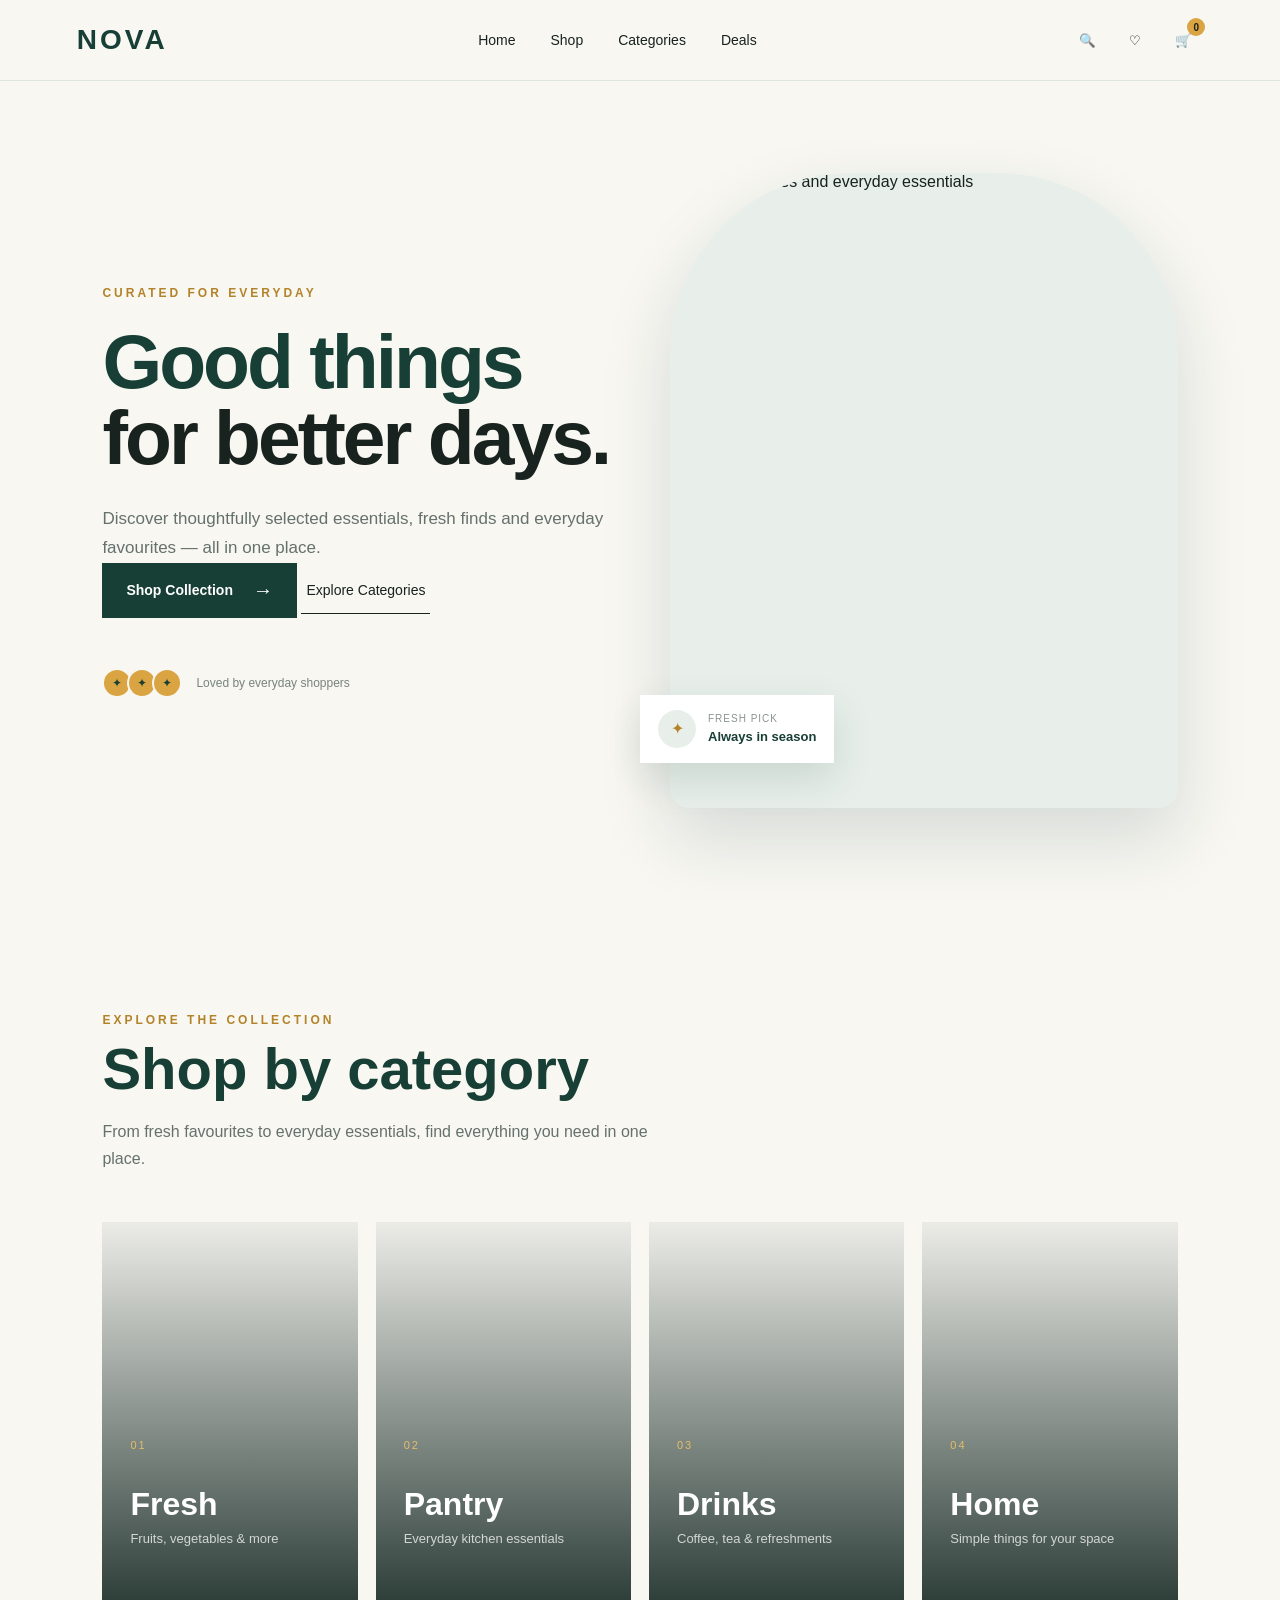
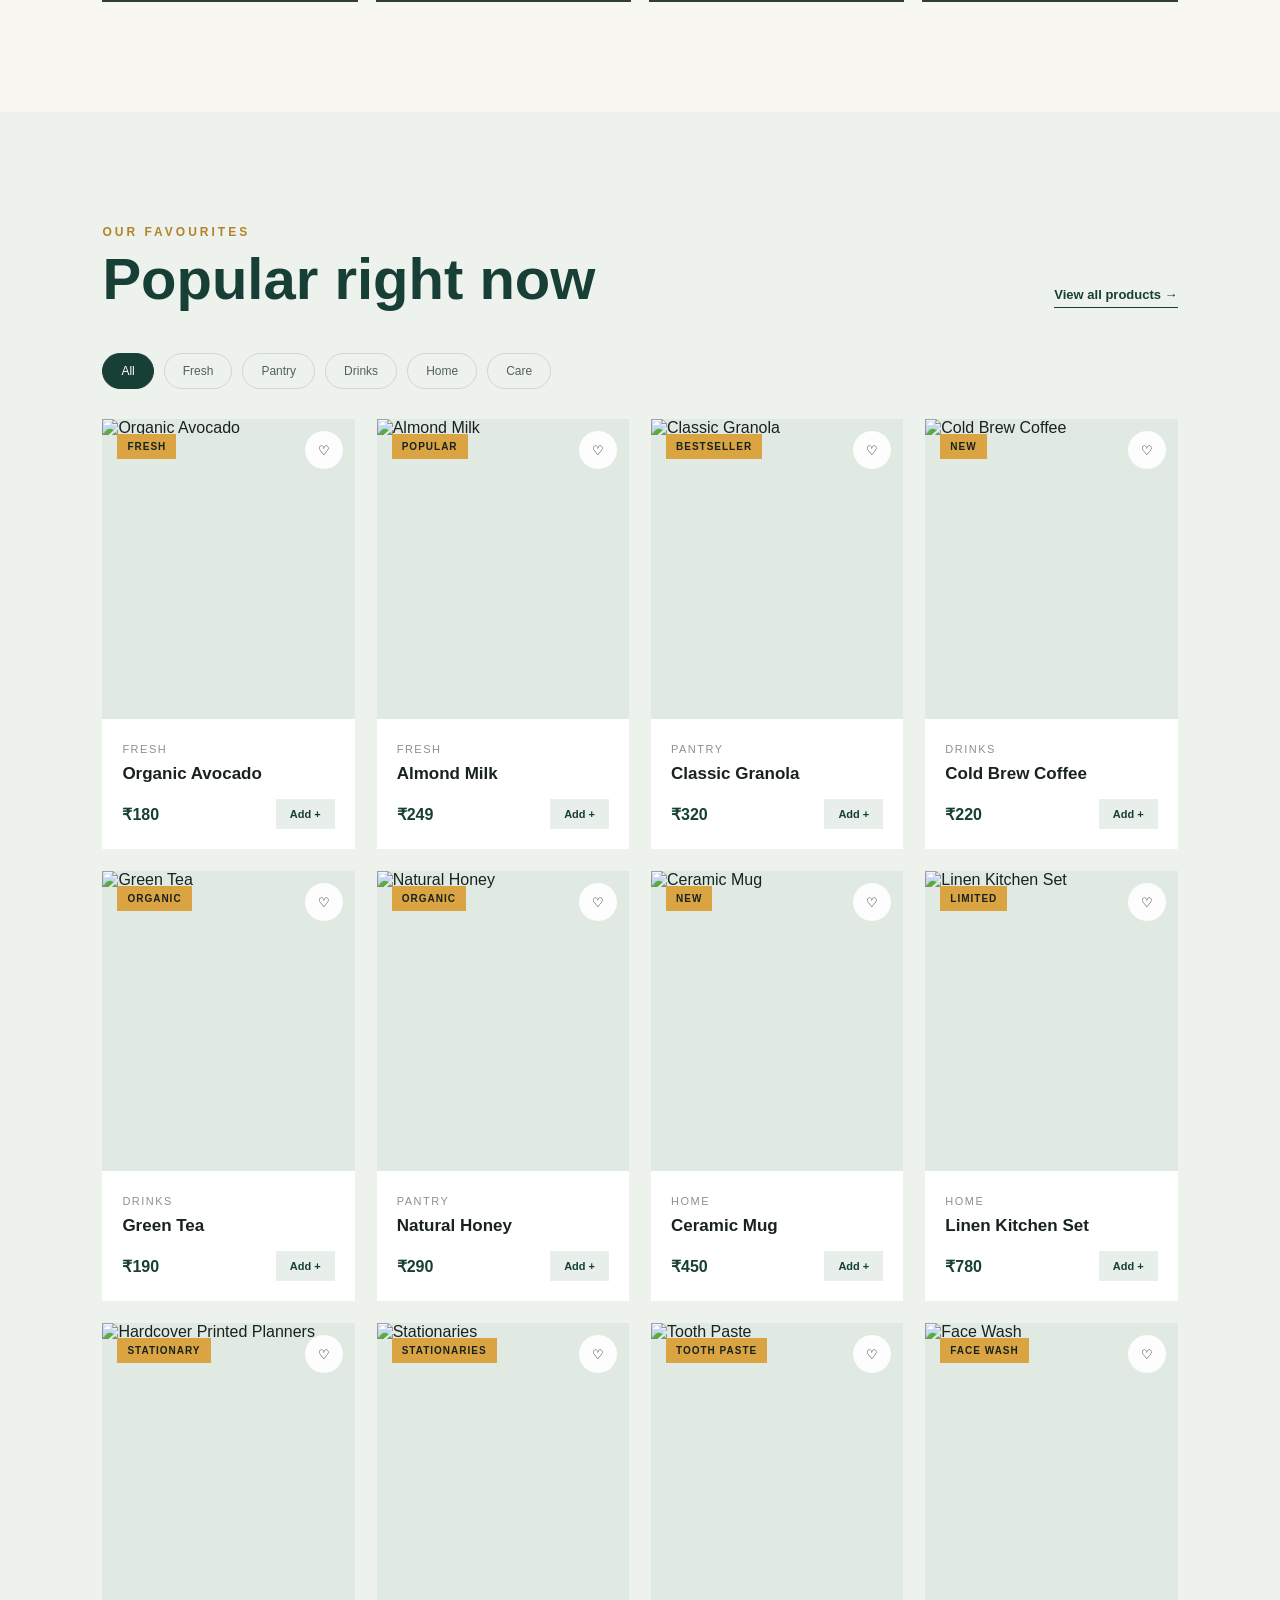
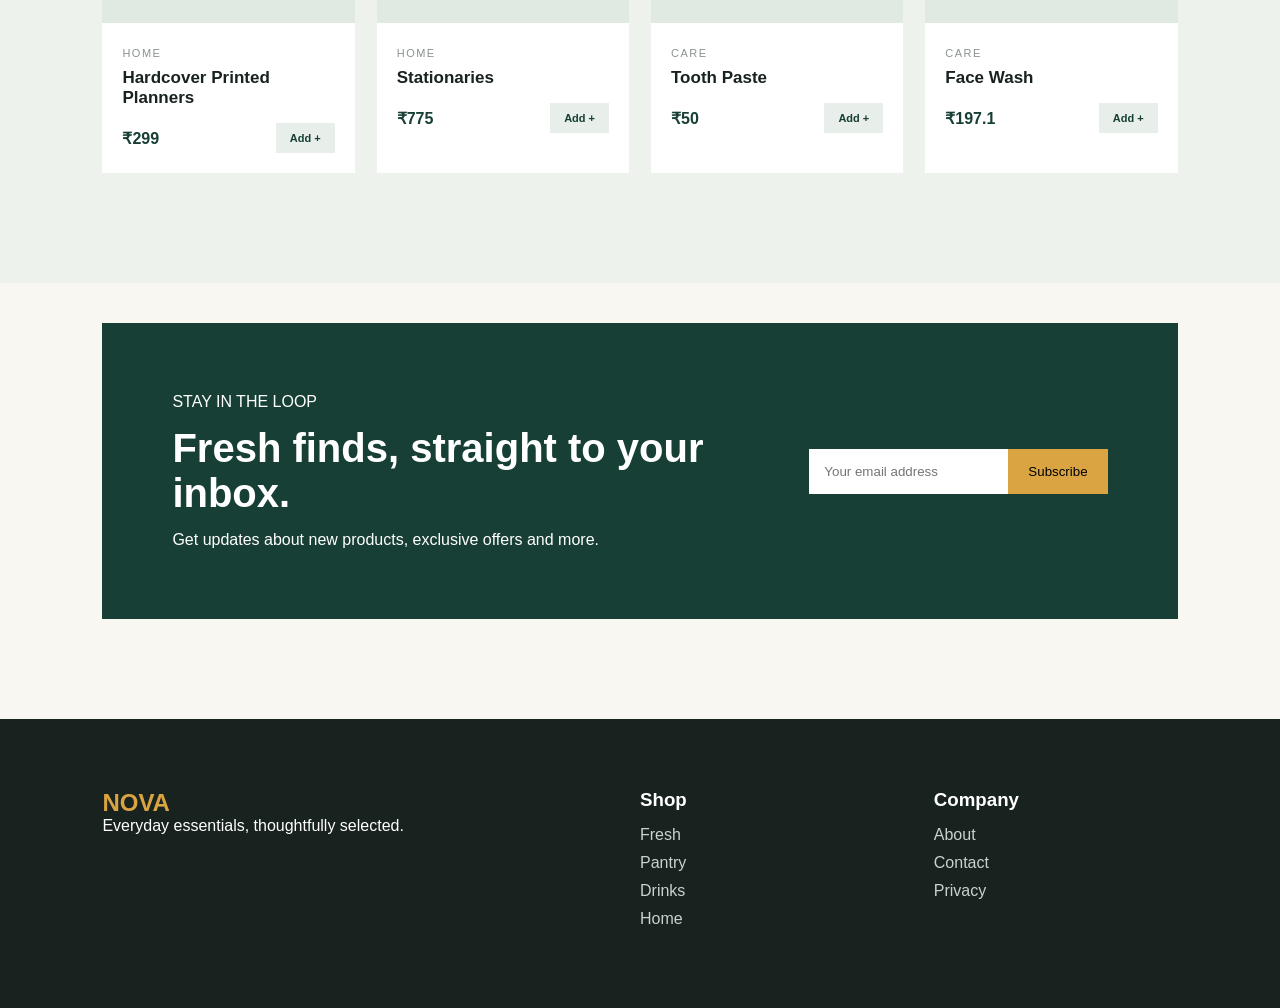
==== commit 3d463d56: "feat: Add filter button for 'Care' category and update product descriptions for clarity" ====
--- a/index.html
+++ b/index.html
@@ -432,6 +432,13 @@
             data-category="Home"
         >
             Home
+        </button>
+
+        <button
+            class="filter-btn"
+            data-category="Care"
+        >
+            Care
         </button>
 
     </div>
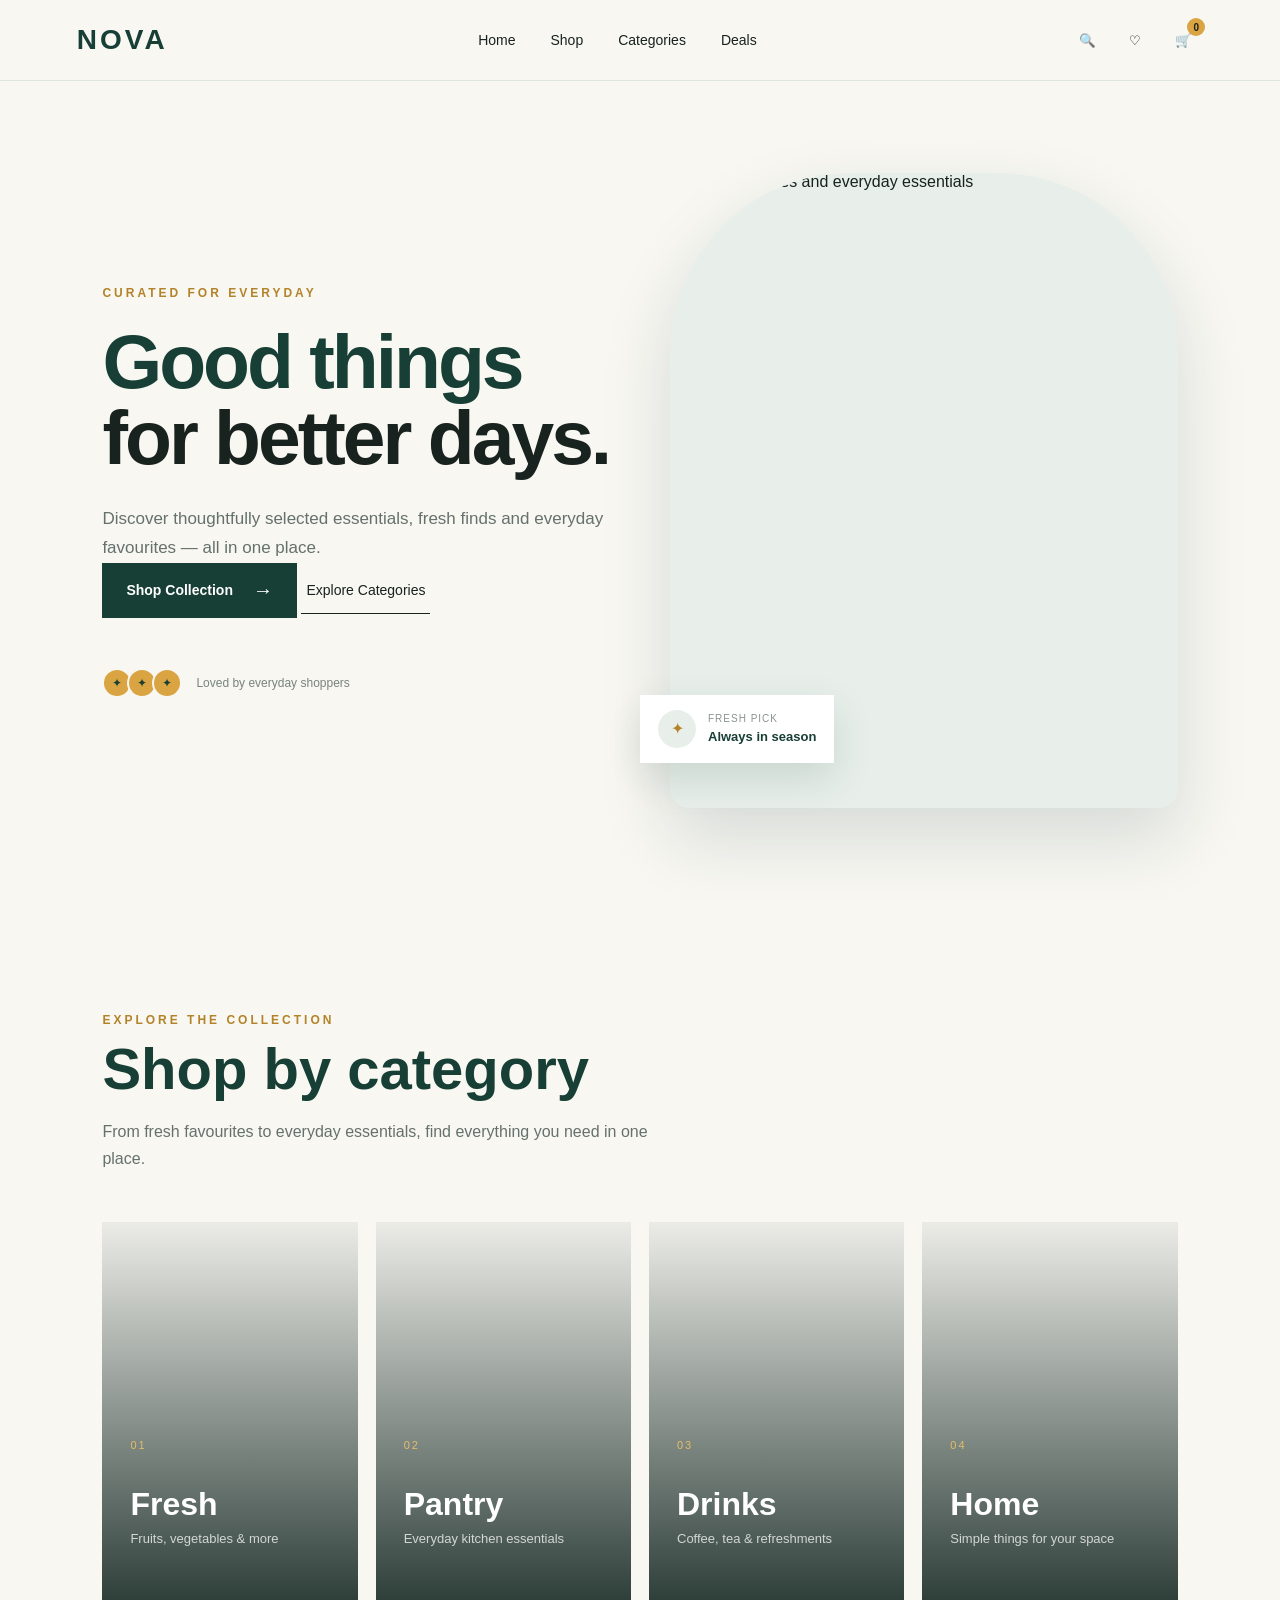
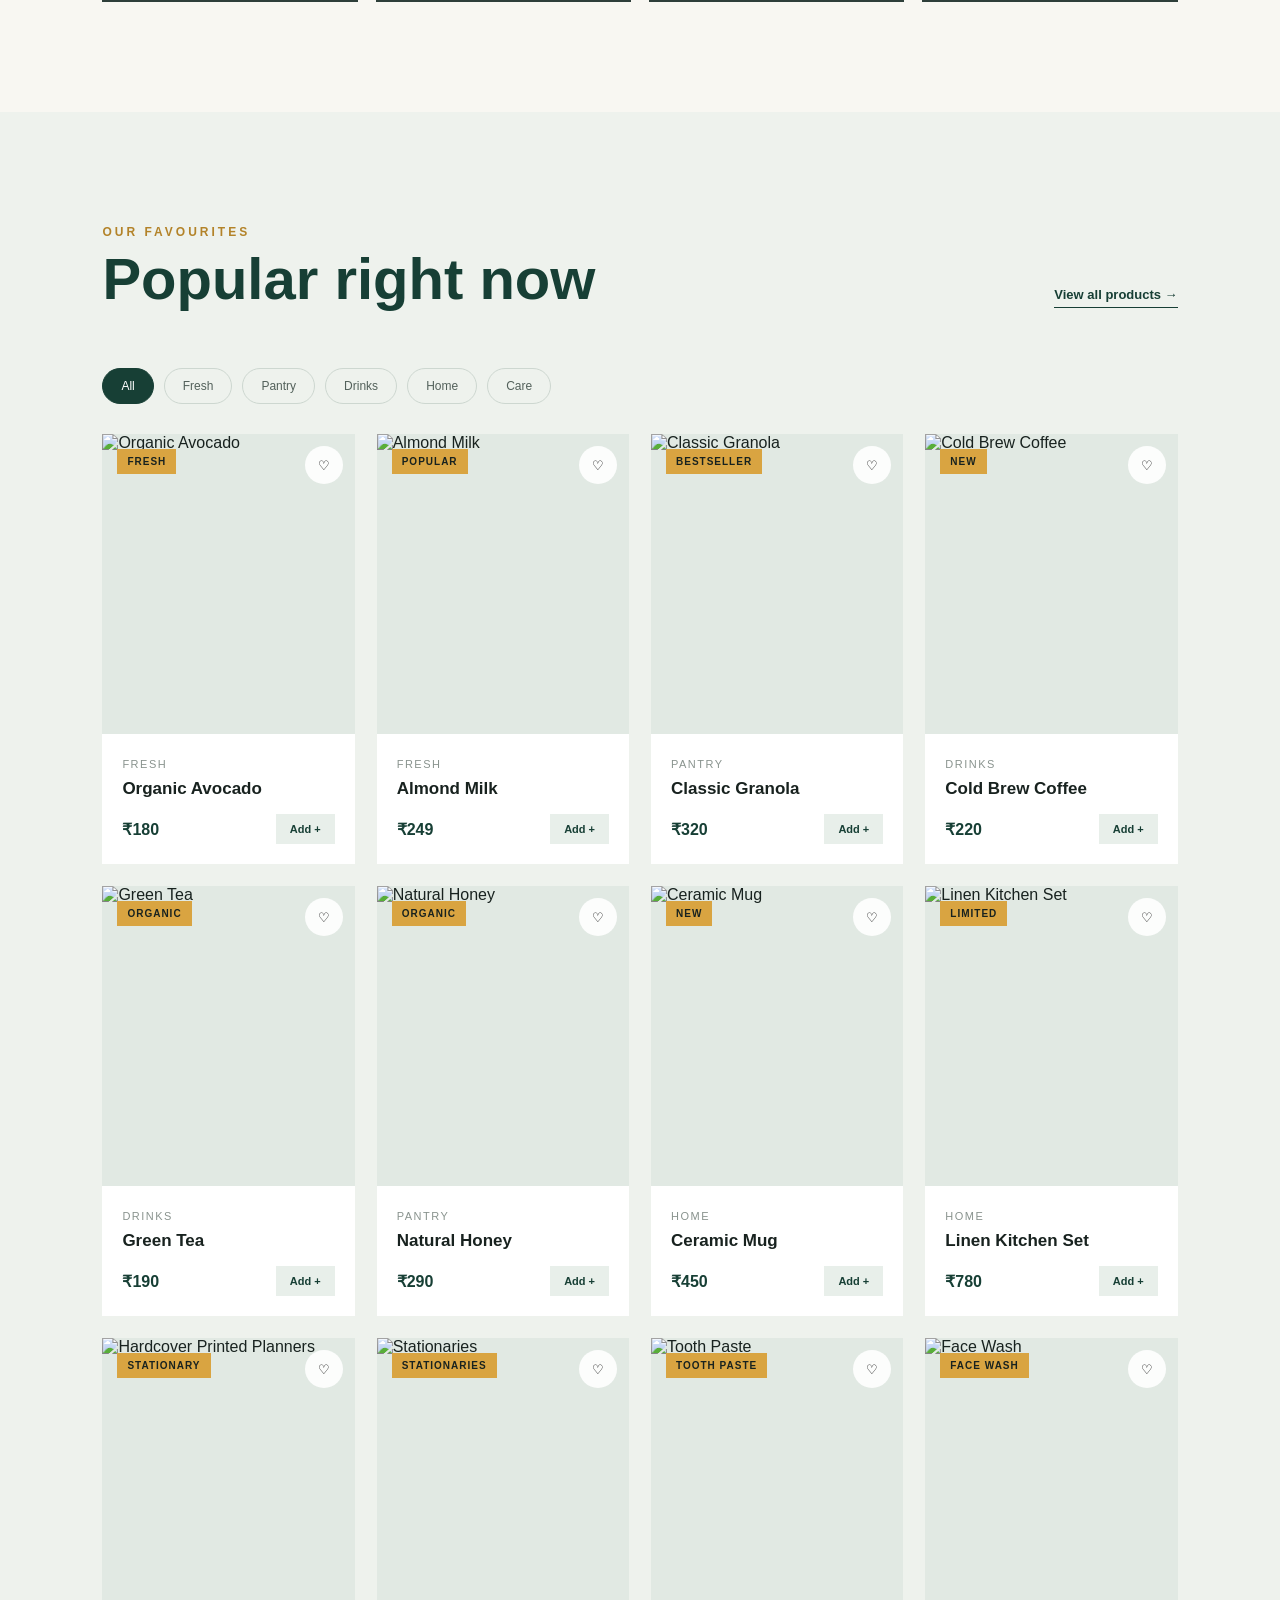
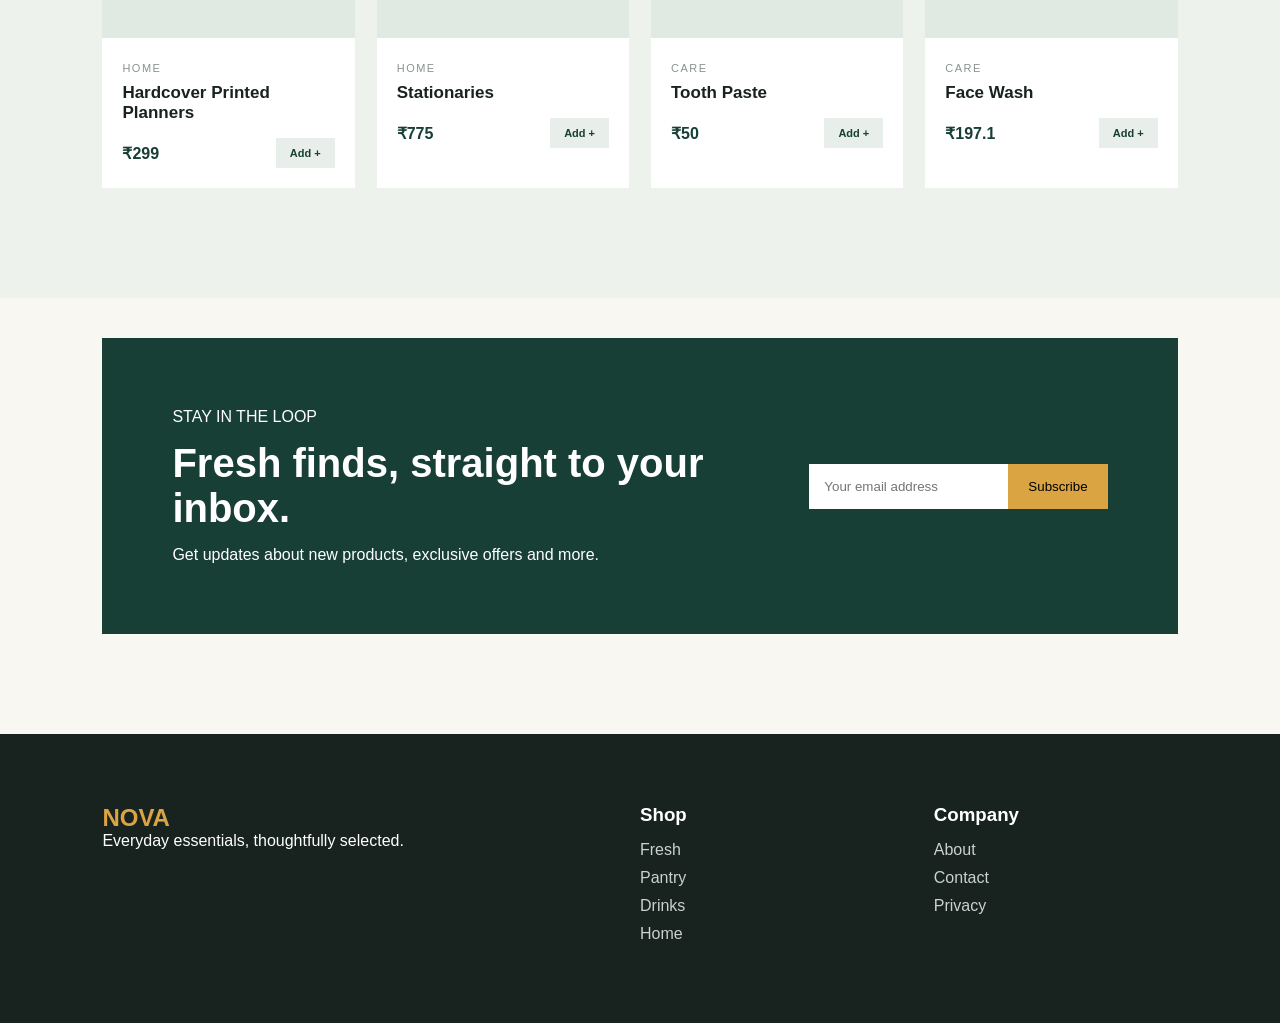
==== commit 458b6fcf: "fix: Fix "view all products". Add shop page and update links in index and wishlist" ====
--- a/index.html
+++ b/index.html
@@ -388,7 +388,7 @@
         </div>
 
 
-        <a href="#" class="view-all-btn">
+        <a href="shop.html" class="view-all-btn">
             View all products →
         </a>
 
--- a/css/style.css
+++ b/css/style.css
@@ -942,6 +942,8 @@
   justify-content: space-between;
 
   gap: 30px;
+
+  padding-bottom: 15px;
 }
 
 .section-heading span {
@@ -1124,6 +1126,10 @@
 }
 
 /* WISHLIST BUTTON */
+
+.wishlist-page #wishlistBtn {
+  color: green;
+}
 
 .product-wishlist {
   position: absolute;
